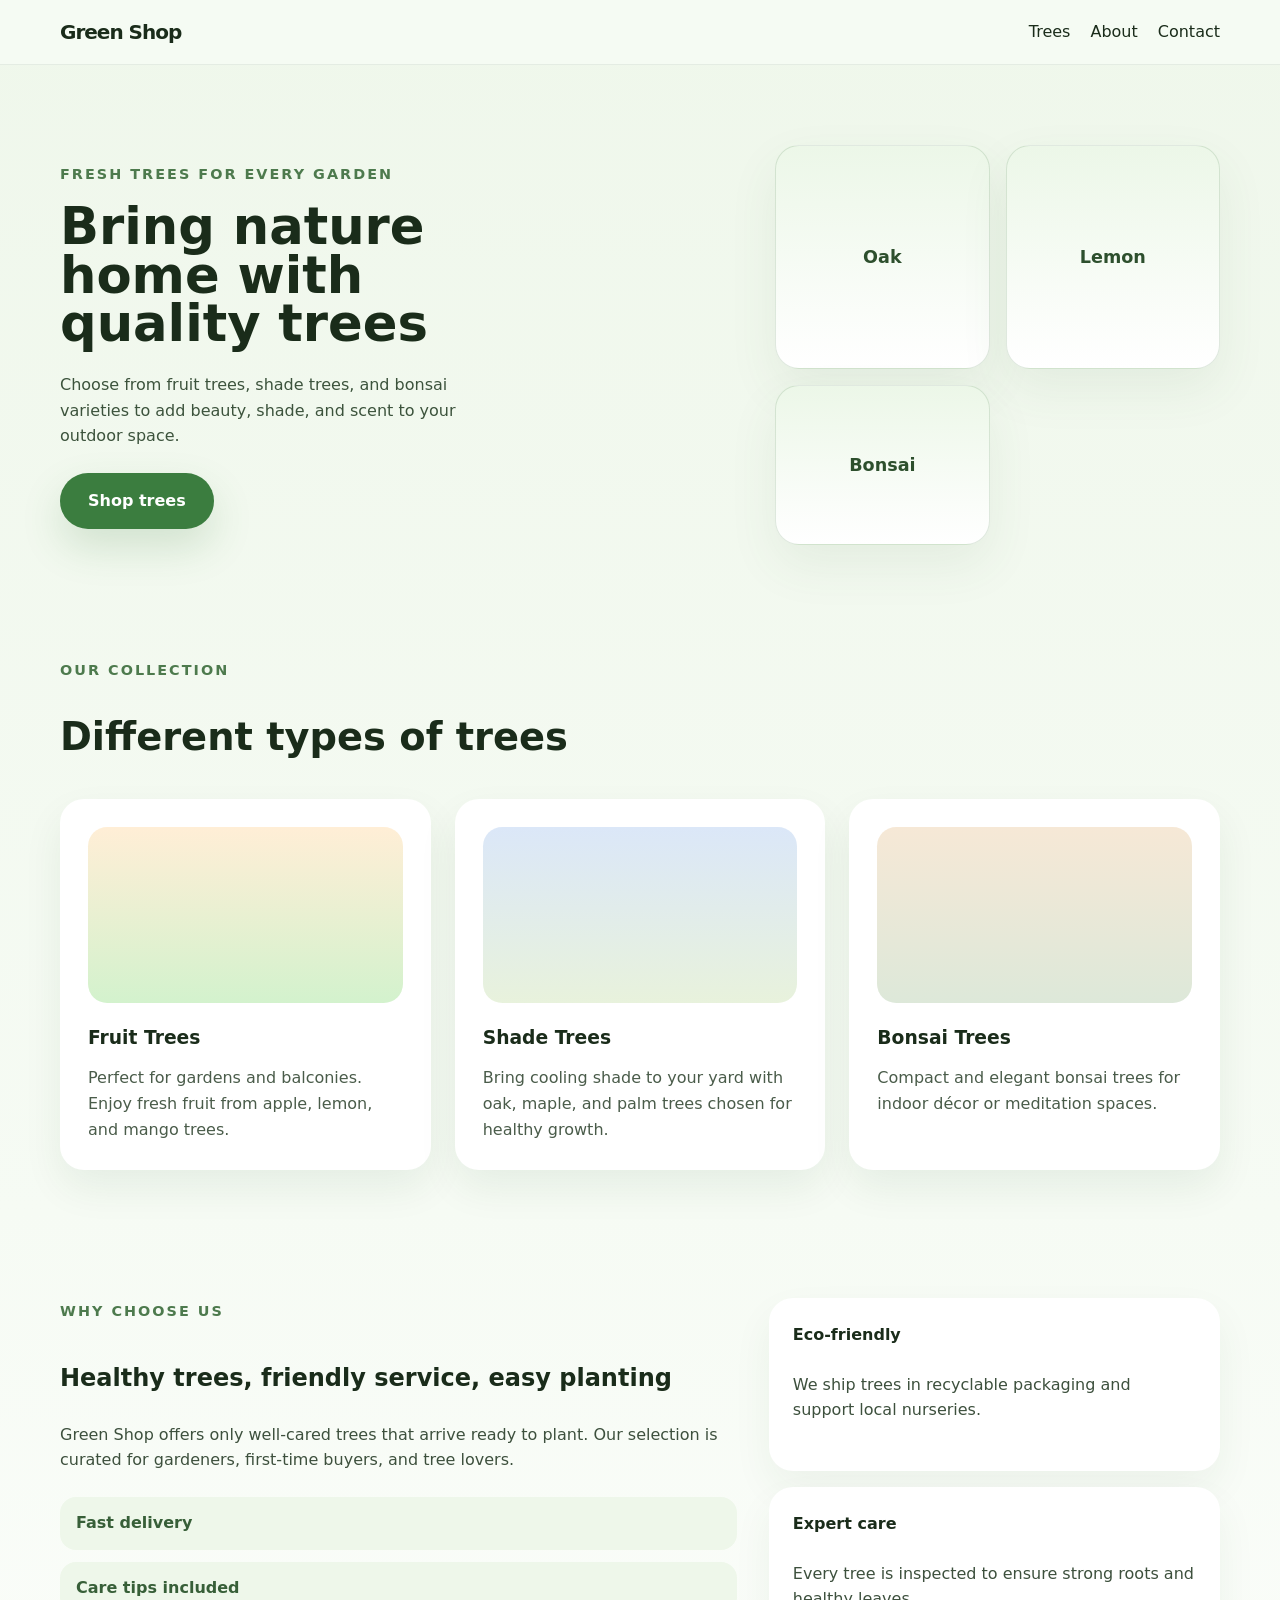
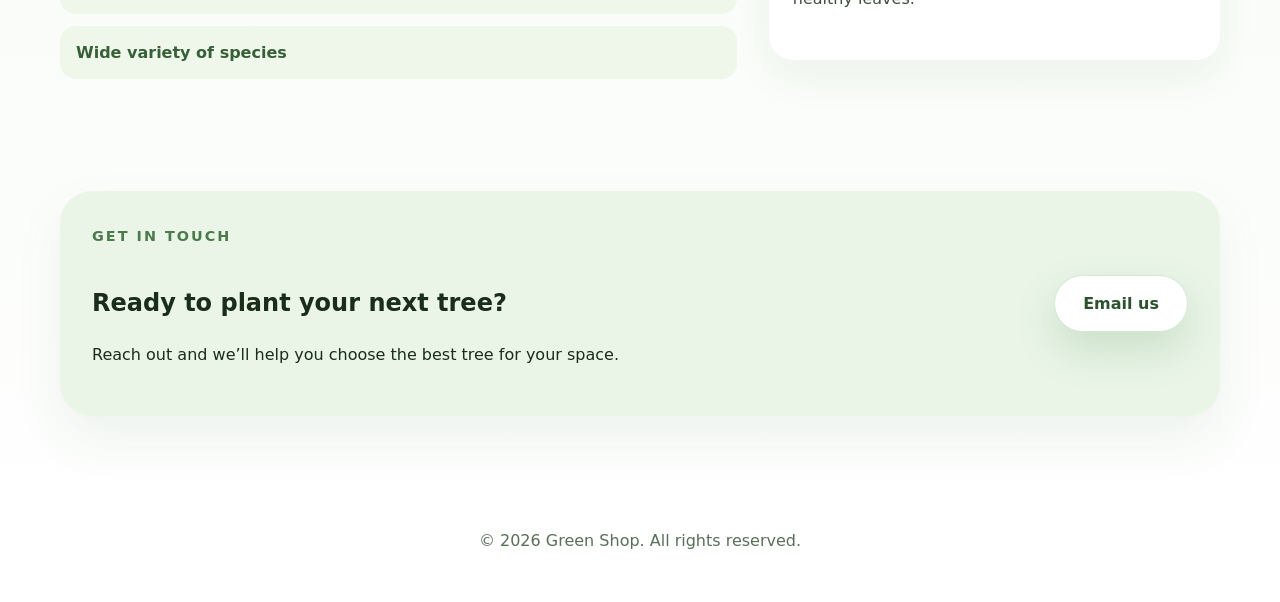
==== index.html @ 19aff900 "simple design with html nd css" ====
<!doctype html>
<html lang="en">
  <head>
    <meta charset="UTF-8" />
    <meta name="viewport" content="width=device-width, initial-scale=1.0" />
    <title>Green Shop | Tree Store</title>
    <link rel="stylesheet" href="style.css" />
  </head>
  <body>
    <header class="site-header">
      <div class="container header-inner">
        <a href="#home" class="logo">Green Shop</a>
        <nav class="nav">
          <a href="#trees">Trees</a>
          <a href="#about">About</a>
          <a href="#contact">Contact</a>
        </nav>
      </div>
    </header>

    <main>
      <section id="home" class="hero">
        <div class="container hero-content">
          <div>
            <span class="eyebrow">Fresh trees for every garden</span>
            <h1>Bring nature home with quality trees</h1>
            <p>
              Choose from fruit trees, shade trees, and bonsai varieties to add
              beauty, shade, and scent to your outdoor space.
            </p>
            <a href="#trees" class="button">Shop trees</a>
          </div>
          <div class="hero-image">
            <div class="tree-card">
              <span>Oak</span>
            </div>
            <div class="tree-card small-card">
              <span>Lemon</span>
            </div>
            <div class="tree-card small-card right-card">
              <span>Bonsai</span>
            </div>
          </div>
        </div>
      </section>

      <section id="trees" class="products section">
        <div class="container">
          <div class="section-header">
            <span class="eyebrow">Our collection</span>
            <h2>Different types of trees</h2>
          </div>
          <div class="grid">
            <article class="product-card">
              <div class="product-image fruit"></div>
              <h3>Fruit Trees</h3>
              <p>
                Perfect for gardens and balconies. Enjoy fresh fruit from apple,
                lemon, and mango trees.
              </p>
            </article>
            <article class="product-card">
              <div class="product-image shade"></div>
              <h3>Shade Trees</h3>
              <p>
                Bring cooling shade to your yard with oak, maple, and palm trees
                chosen for healthy growth.
              </p>
            </article>
            <article class="product-card">
              <div class="product-image bonsai"></div>
              <h3>Bonsai Trees</h3>
              <p>
                Compact and elegant bonsai trees for indoor décor or meditation
                spaces.
              </p>
            </article>
          </div>
        </div>
      </section>

      <section id="about" class="about section">
        <div class="container about-grid">
          <div>
            <span class="eyebrow">Why choose us</span>
            <h2>Healthy trees, friendly service, easy planting</h2>
            <p>
              Green Shop offers only well-cared trees that arrive ready to
              plant. Our selection is curated for gardeners, first-time buyers,
              and tree lovers.
            </p>
            <ul>
              <li>Fast delivery</li>
              <li>Care tips included</li>
              <li>Wide variety of species</li>
            </ul>
          </div>
          <div class="about-image">
            <div class="feature-block">
              <h4>Eco-friendly</h4>
              <p>
                We ship trees in recyclable packaging and support local
                nurseries.
              </p>
            </div>
            <div class="feature-block">
              <h4>Expert care</h4>
              <p>
                Every tree is inspected to ensure strong roots and healthy
                leaves.
              </p>
            </div>
          </div>
        </div>
      </section>

      <section id="contact" class="contact section">
        <div class="container contact-card">
          <div>
            <span class="eyebrow">Get in touch</span>
            <h2>Ready to plant your next tree?</h2>
            <p>
              Reach out and we’ll help you choose the best tree for your space.
            </p>
          </div>
          <a
            href="mailto:hello@greenshop.example"
            class="button button-secondary"
            >Email us</a
          >
        </div>
      </section>
    </main>

    <footer class="site-footer">
      <div class="container footer-inner">
        <p>© 2026 Green Shop. All rights reserved.</p>
      </div>
    </footer>
  </body>
</html>
---- style.css ----
:root {
  color-scheme: light;
  font-family:
    Inter,
    system-ui,
    -apple-system,
    BlinkMacSystemFont,
    "Segoe UI",
    sans-serif;
  background-color: #f6fbf4;
  color: #1a2c1a;
  font-size: 16px;
  line-height: 1.6;
}

* {
  box-sizing: border-box;
}

html,
body {
  margin: 0;
  min-height: 100%;
}

body {
  background: linear-gradient(180deg, #eff7eb 0%, #f6fbf4 55%, #ffffff 100%);
}

img {
  max-width: 100%;
}

a {
  color: inherit;
  text-decoration: none;
}

.container {
  width: min(1160px, calc(100% - 2rem));
  margin: 0 auto;
}

.site-header {
  position: sticky;
  top: 0;
  z-index: 10;
  backdrop-filter: blur(16px);
  background: rgba(246, 251, 244, 0.92);
  border-bottom: 1px solid rgba(40, 71, 40, 0.08);
}

.header-inner {
  display: flex;
  align-items: center;
  justify-content: space-between;
  gap: 1rem;
  padding: 1rem 0;
}

.logo {
  font-weight: 800;
  letter-spacing: -0.05em;
  font-size: 1.25rem;
}

.nav {
  display: flex;
  gap: 1.25rem;
  font-weight: 500;
}

.nav a:hover {
  color: #3d7d3d;
}

.hero {
  padding: 5rem 0 3rem;
}

.hero-content {
  display: grid;
  grid-template-columns: 1.5fr 1fr;
  gap: 3rem;
  align-items: center;
}

.eyebrow {
  display: inline-block;
  margin-bottom: 1rem;
  font-size: 0.9rem;
  font-weight: 700;
  color: #4d7a4d;
  text-transform: uppercase;
  letter-spacing: 0.14em;
}

.hero h1 {
  margin: 0;
  font-size: clamp(2.5rem, 4vw, 4rem);
  max-width: 14ch;
  line-height: 0.95;
}

.hero p {
  max-width: 45ch;
  margin: 1.5rem 0;
  color: #3c533c;
}

.button {
  display: inline-flex;
  align-items: center;
  justify-content: center;
  padding: 0.95rem 1.75rem;
  border-radius: 999px;
  font-weight: 700;
  background: #3b7d3f;
  color: white;
  box-shadow: 0 18px 40px rgba(59, 125, 63, 0.18);
}

.button:hover {
  transform: translateY(-1px);
}

.button-secondary {
  background: #ffffff;
  color: #2c5230;
  border: 1px solid #d6e8d5;
}

.hero-image {
  display: grid;
  grid-template-columns: 1fr 1fr;
  gap: 1rem;
}

.tree-card {
  background: linear-gradient(180deg, #ecf7e8 0%, #ffffff 100%);
  border: 1px solid rgba(86, 133, 85, 0.18);
  border-radius: 1.5rem;
  min-height: 14rem;
  display: flex;
  align-items: center;
  justify-content: center;
  font-size: 1.1rem;
  font-weight: 700;
  color: #2d4f2d;
  position: relative;
  box-shadow: 0 20px 50px rgba(63, 98, 63, 0.08);
}

.small-card {
  min-height: 10rem;
}

.right-card {
  align-self: end;
}

.section {
  padding: 4rem 0;
}

.section-header h2 {
  margin: 0.5rem 0 0;
  font-size: clamp(2rem, 3vw, 2.75rem);
}

.grid {
  display: grid;
  grid-template-columns: repeat(3, minmax(0, 1fr));
  gap: 1.5rem;
  margin-top: 2rem;
}

.product-card {
  background: white;
  border-radius: 1.5rem;
  padding: 1.75rem;
  box-shadow: 0 18px 40px rgba(20, 76, 27, 0.07);
}

.product-image {
  height: 11rem;
  border-radius: 1.2rem;
  margin-bottom: 1.25rem;
  background-size: cover;
  background-position: center;
}

.product-image.fruit {
  background: linear-gradient(180deg, #ffeed6 0%, #d3f2cd 100%);
}

.product-image.shade {
  background: linear-gradient(180deg, #dbe7f8 0%, #e8f2dc 100%);
}

.product-image.bonsai {
  background: linear-gradient(180deg, #f6e8d6 0%, #dde8d9 100%);
}

.product-card h3 {
  margin: 0 0 0.75rem;
}

.product-card p {
  margin: 0;
  color: #4a5c4a;
}

.about-grid {
  display: grid;
  grid-template-columns: 1.2fr 0.8fr;
  gap: 2rem;
  align-items: start;
}

.about p {
  margin: 1.5rem 0;
  color: #3d503d;
}

.about ul {
  list-style: none;
  padding: 0;
  margin: 0;
  display: grid;
  gap: 0.75rem;
}

.about li {
  background: #eef7ea;
  padding: 0.85rem 1rem;
  border-radius: 1rem;
  color: #375f38;
  font-weight: 600;
}

.about-image {
  display: grid;
  gap: 1rem;
}

.feature-block {
  padding: 1.5rem;
  border-radius: 1.5rem;
  background: #ffffff;
  box-shadow: 0 18px 40px rgba(29, 81, 31, 0.06);
}

.feature-block h4 {
  margin: 0 0 0.75rem;
}

.section.contact {
  padding: 3rem 0 4rem;
}

.contact-card {
  display: flex;
  flex-wrap: wrap;
  align-items: center;
  justify-content: space-between;
  gap: 1.5rem;
  padding: 2rem;
  border-radius: 2rem;
  background: #eaf5e8;
  box-shadow: 0 22px 50px rgba(54, 99, 58, 0.08);
}

.site-footer {
  padding: 2rem 0;
}

.footer-inner {
  display: flex;
  align-items: center;
  justify-content: center;
  color: #5a6f5a;
}

@media (max-width: 900px) {
  .hero-content,
  .about-grid {
    grid-template-columns: 1fr;
  }

  .grid {
    grid-template-columns: 1fr;
  }
}

@media (max-width: 600px) {
  .header-inner {
    flex-direction: column;
    align-items: flex-start;
  }

  .nav {
    flex-wrap: wrap;
  }

  .hero {
    padding-top: 3rem;
  }

  .hero-image {
    grid-template-columns: 1fr;
  }
}
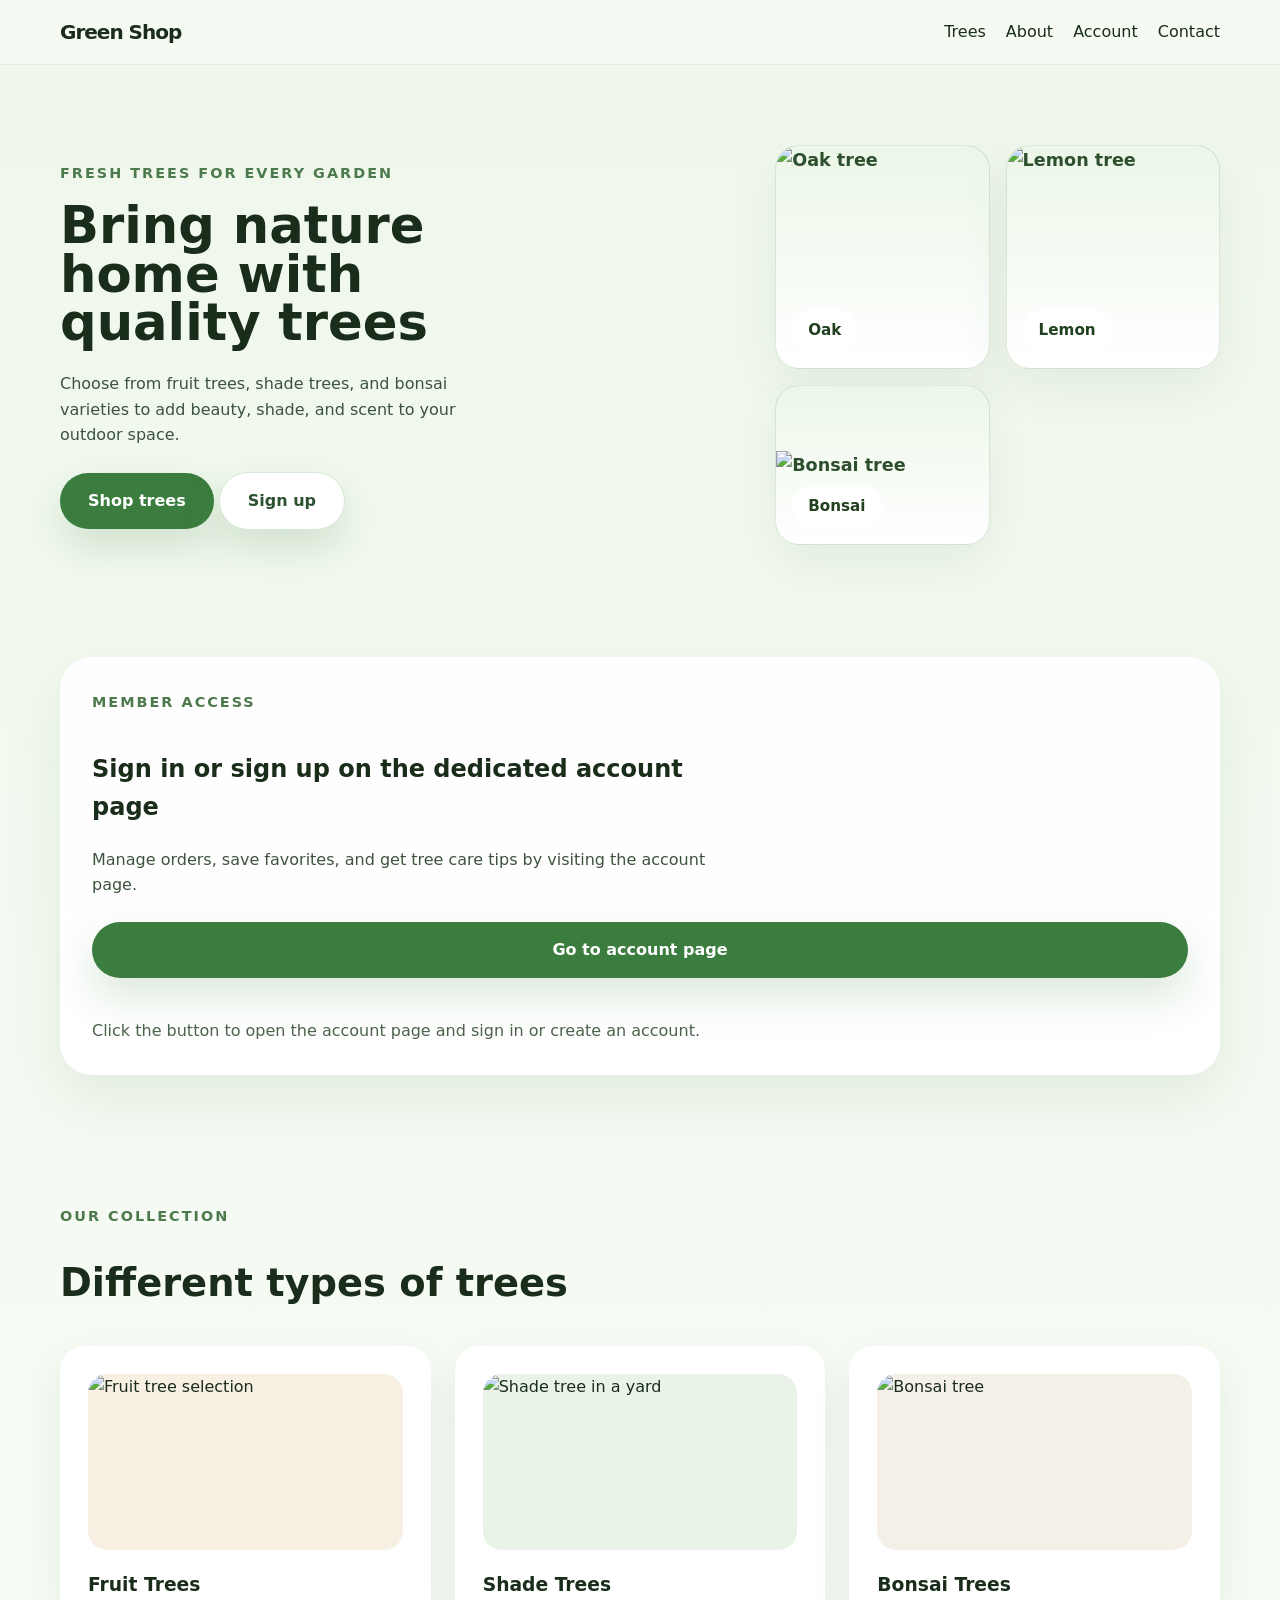
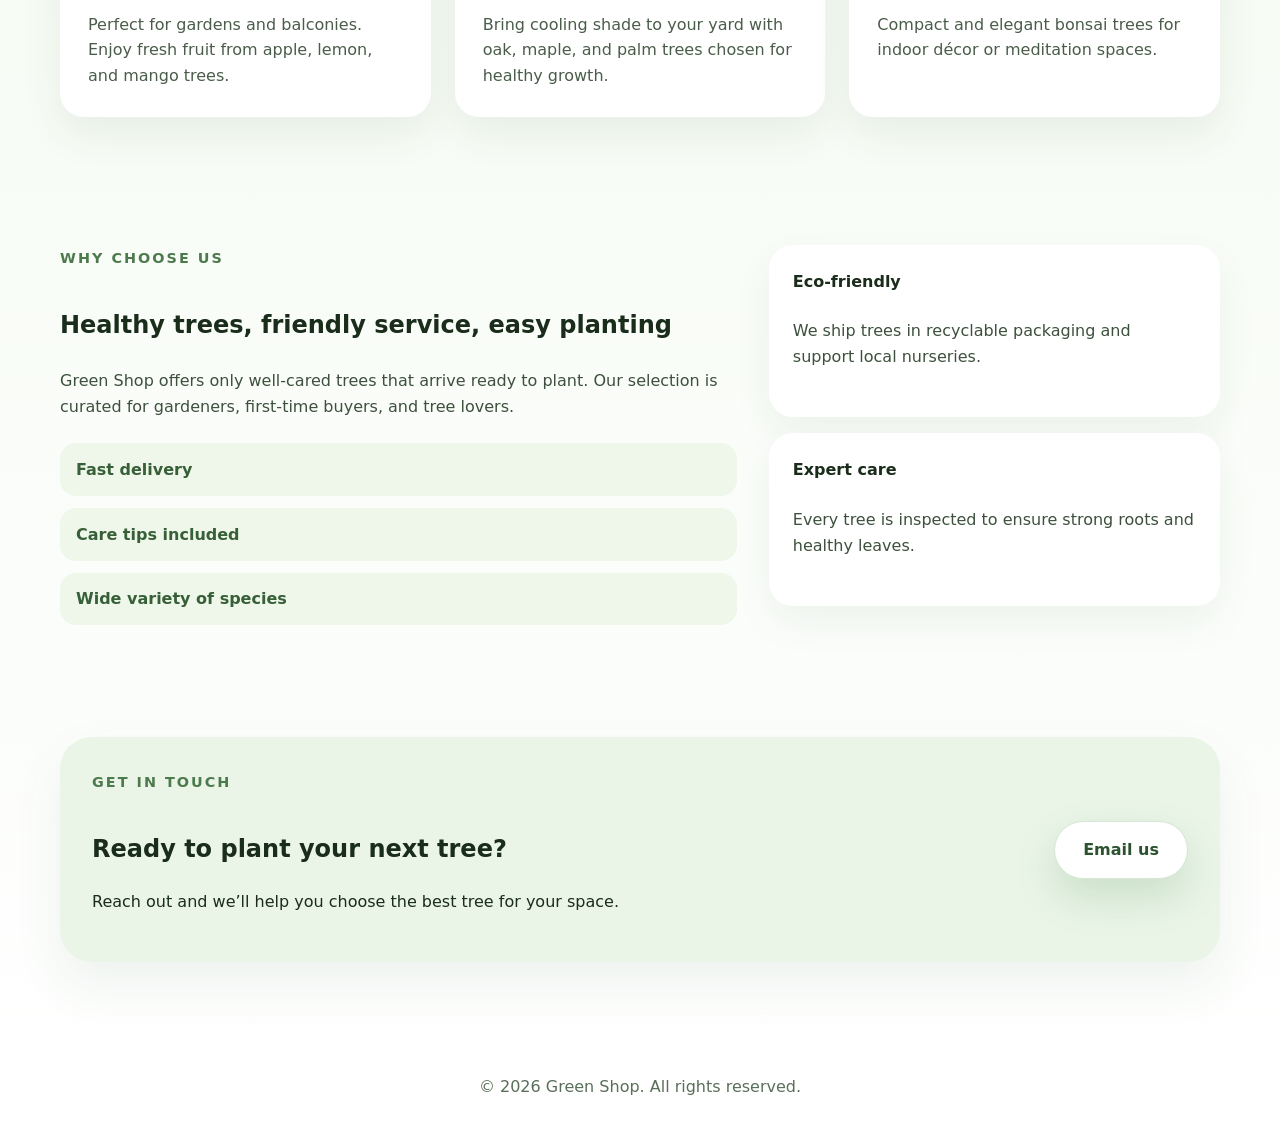
==== commit 08d45623: "added js" ====
--- a/index.html
+++ b/index.html
@@ -11,8 +11,9 @@
       <div class="container header-inner">
         <a href="#home" class="logo">Green Shop</a>
         <nav class="nav">
-          <a href="#trees">Trees</a>
+          <a href="tree.html">Trees</a>
           <a href="#about">About</a>
+          <a href="account.html">Account</a>
           <a href="#contact">Contact</a>
         </nav>
       </div>
@@ -28,18 +29,53 @@
               Choose from fruit trees, shade trees, and bonsai varieties to add
               beauty, shade, and scent to your outdoor space.
             </p>
-            <a href="#trees" class="button">Shop trees</a>
+            <div class="hero-actions">
+              <a href="tree.html" class="button">Shop trees</a>
+              <a href="account.html" class="button button-secondary">Sign up</a>
+            </div>
           </div>
           <div class="hero-image">
             <div class="tree-card">
+              <img
+                src="https://placehold.co/600x400/7ea86e/ffffff?text=Oak+Tree"
+                alt="Oak tree"
+              />
               <span>Oak</span>
             </div>
             <div class="tree-card small-card">
+              <img
+                src="https://placehold.co/600x400/94c87f/ffffff?text=Lemon+Tree"
+                alt="Lemon tree"
+              />
               <span>Lemon</span>
             </div>
             <div class="tree-card small-card right-card">
+              <img
+                src="https://placehold.co/600x400/6e9f76/ffffff?text=Bonsai+Tree"
+                alt="Bonsai tree"
+              />
               <span>Bonsai</span>
             </div>
+          </div>
+        </div>
+      </section>
+
+      <section id="account" class="auth section">
+        <div class="container">
+          <div class="auth-card">
+            <div class="auth-intro">
+              <span class="eyebrow">Member access</span>
+              <h2>Sign in or sign up on the dedicated account page</h2>
+              <p>
+                Manage orders, save favorites, and get tree care tips by
+                visiting the account page.
+              </p>
+            </div>
+            <a href="account.html" class="button">Go to account page</a>
+            <p class="form-note">
+              Click the button to open the account page and sign in or create an
+              account.
+            </p>
           </div>
         </div>
       </section>
@@ -52,7 +88,11 @@
           </div>
           <div class="grid">
             <article class="product-card">
-              <div class="product-image fruit"></div>
+              <img
+                class="product-image fruit"
+                src="https://placehold.co/800x500/8bbf8f/ffffff?text=Fruit+Trees"
+                alt="Fruit tree selection"
+              />
               <h3>Fruit Trees</h3>
               <p>
                 Perfect for gardens and balconies. Enjoy fresh fruit from apple,
@@ -60,7 +100,11 @@
               </p>
             </article>
             <article class="product-card">
-              <div class="product-image shade"></div>
+              <img
+                class="product-image shade"
+                src="https://placehold.co/800x500/95c3a6/ffffff?text=Shade+Trees"
+                alt="Shade tree in a yard"
+              />
               <h3>Shade Trees</h3>
               <p>
                 Bring cooling shade to your yard with oak, maple, and palm trees
@@ -68,7 +112,11 @@
               </p>
             </article>
             <article class="product-card">
-              <div class="product-image bonsai"></div>
+              <img
+                class="product-image bonsai"
+                src="https://placehold.co/800x500/7ab584/ffffff?text=Bonsai+Trees"
+                alt="Bonsai tree"
+              />
               <h3>Bonsai Trees</h3>
               <p>
                 Compact and elegant bonsai trees for indoor décor or meditation
@@ -137,5 +185,6 @@
         <p>© 2026 Green Shop. All rights reserved.</p>
       </div>
     </footer>
+    <script src="script.js"></script>
   </body>
 </html>
--- a/style.css
+++ b/style.css
@@ -148,7 +148,25 @@
   font-weight: 700;
   color: #2d4f2d;
   position: relative;
+  overflow: hidden;
   box-shadow: 0 20px 50px rgba(63, 98, 63, 0.08);
+}
+
+.tree-card img {
+  width: 100%;
+  height: 100%;
+  object-fit: cover;
+}
+
+.tree-card span {
+  position: absolute;
+  left: 1rem;
+  bottom: 1rem;
+  background: rgba(255, 255, 255, 0.9);
+  color: #21401f;
+  padding: 0.6rem 1rem;
+  border-radius: 999px;
+  font-size: 0.95rem;
 }
 
 .small-card {
@@ -166,6 +184,122 @@
 .section-header h2 {
   margin: 0.5rem 0 0;
   font-size: clamp(2rem, 3vw, 2.75rem);
+}
+
+.auth-card {
+  display: grid;
+  gap: 1.5rem;
+  padding: 2rem;
+  border-radius: 2rem;
+  background: rgba(255, 255, 255, 0.92);
+  box-shadow: 0 24px 60px rgba(25, 71, 25, 0.08);
+}
+
+.auth-intro {
+  max-width: 40rem;
+}
+
+.auth-intro p {
+  margin: 1rem 0 0;
+  color: #3e533e;
+}
+
+.auth-switcher {
+  display: grid;
+  grid-template-columns: repeat(2, 1fr);
+  gap: 0.5rem;
+  border-radius: 1.5rem;
+  background: #eef7ea;
+  overflow: hidden;
+}
+
+.auth-switcher input {
+  display: none;
+}
+
+.auth-switcher .tab {
+  padding: 1rem 0;
+  text-align: center;
+  font-weight: 700;
+  color: #5c7e5c;
+  cursor: pointer;
+  background: #eef7ea;
+  transition:
+    background 0.2s ease,
+    color 0.2s ease;
+}
+
+#signin:checked ~ .auth-switcher label[for="signin"],
+#signup:checked ~ .auth-switcher label[for="signup"] {
+  background: #ffffff;
+  color: #2d4f2d;
+}
+
+.auth-forms {
+  background: #f6fbf4;
+  border-radius: 1.5rem;
+  padding: 1.5rem;
+}
+
+.auth-form {
+  display: none;
+  gap: 1rem;
+}
+
+.auth-form.active {
+  display: grid;
+}
+
+#signin:checked ~ .auth-forms .sign-in,
+#signup:checked ~ .auth-forms .sign-up {
+  display: grid;
+}
+
+.form-group {
+  display: grid;
+  gap: 0.5rem;
+}
+
+.form-group label {
+  font-weight: 600;
+  color: #315131;
+}
+
+.form-group input {
+  width: 100%;
+  padding: 0.95rem 1rem;
+  border: 1px solid #c8dcc4;
+  border-radius: 1rem;
+  font: inherit;
+  background: #ffffff;
+}
+
+.form-group input:focus {
+  outline: 2px solid #7cade0;
+  outline-offset: 2px;
+}
+
+.form-note {
+  margin: 1rem 0 0;
+  color: #4b624b;
+}
+
+.form-message {
+  margin: 0.75rem 0 0;
+  font-weight: 600;
+  min-height: 1.25rem;
+}
+
+.form-message.success {
+  color: #276a24;
+}
+
+.form-message.error {
+  color: #9d2d2d;
+}
+
+.auth-card button {
+  width: fit-content;
 }
 
 .grid {
@@ -183,23 +317,25 @@
 }
 
 .product-image {
-  height: 11rem;
+  width: 100%;
+  min-height: 11rem;
   border-radius: 1.2rem;
   margin-bottom: 1.25rem;
-  background-size: cover;
-  background-position: center;
+  display: block;
+  object-fit: cover;
+  background: #e8f0e4;
 }
 
 .product-image.fruit {
-  background: linear-gradient(180deg, #ffeed6 0%, #d3f2cd 100%);
+  background: #f7f0e3;
 }
 
 .product-image.shade {
-  background: linear-gradient(180deg, #dbe7f8 0%, #e8f2dc 100%);
+  background: #e9f3e7;
 }
 
 .product-image.bonsai {
-  background: linear-gradient(180deg, #f6e8d6 0%, #dde8d9 100%);
+  background: #f4efe7;
 }
 
 .product-card h3 {
@@ -288,8 +424,22 @@
     grid-template-columns: 1fr;
   }
 
+  .hero-image {
+    grid-template-columns: 1fr 1fr;
+  }
+
   .grid {
     grid-template-columns: 1fr;
+  }
+}
+
+@media (max-width: 700px) {
+  .hero-image {
+    grid-template-columns: 1fr;
+  }
+
+  .hero {
+    padding: 3rem 0 2rem;
   }
 }
 
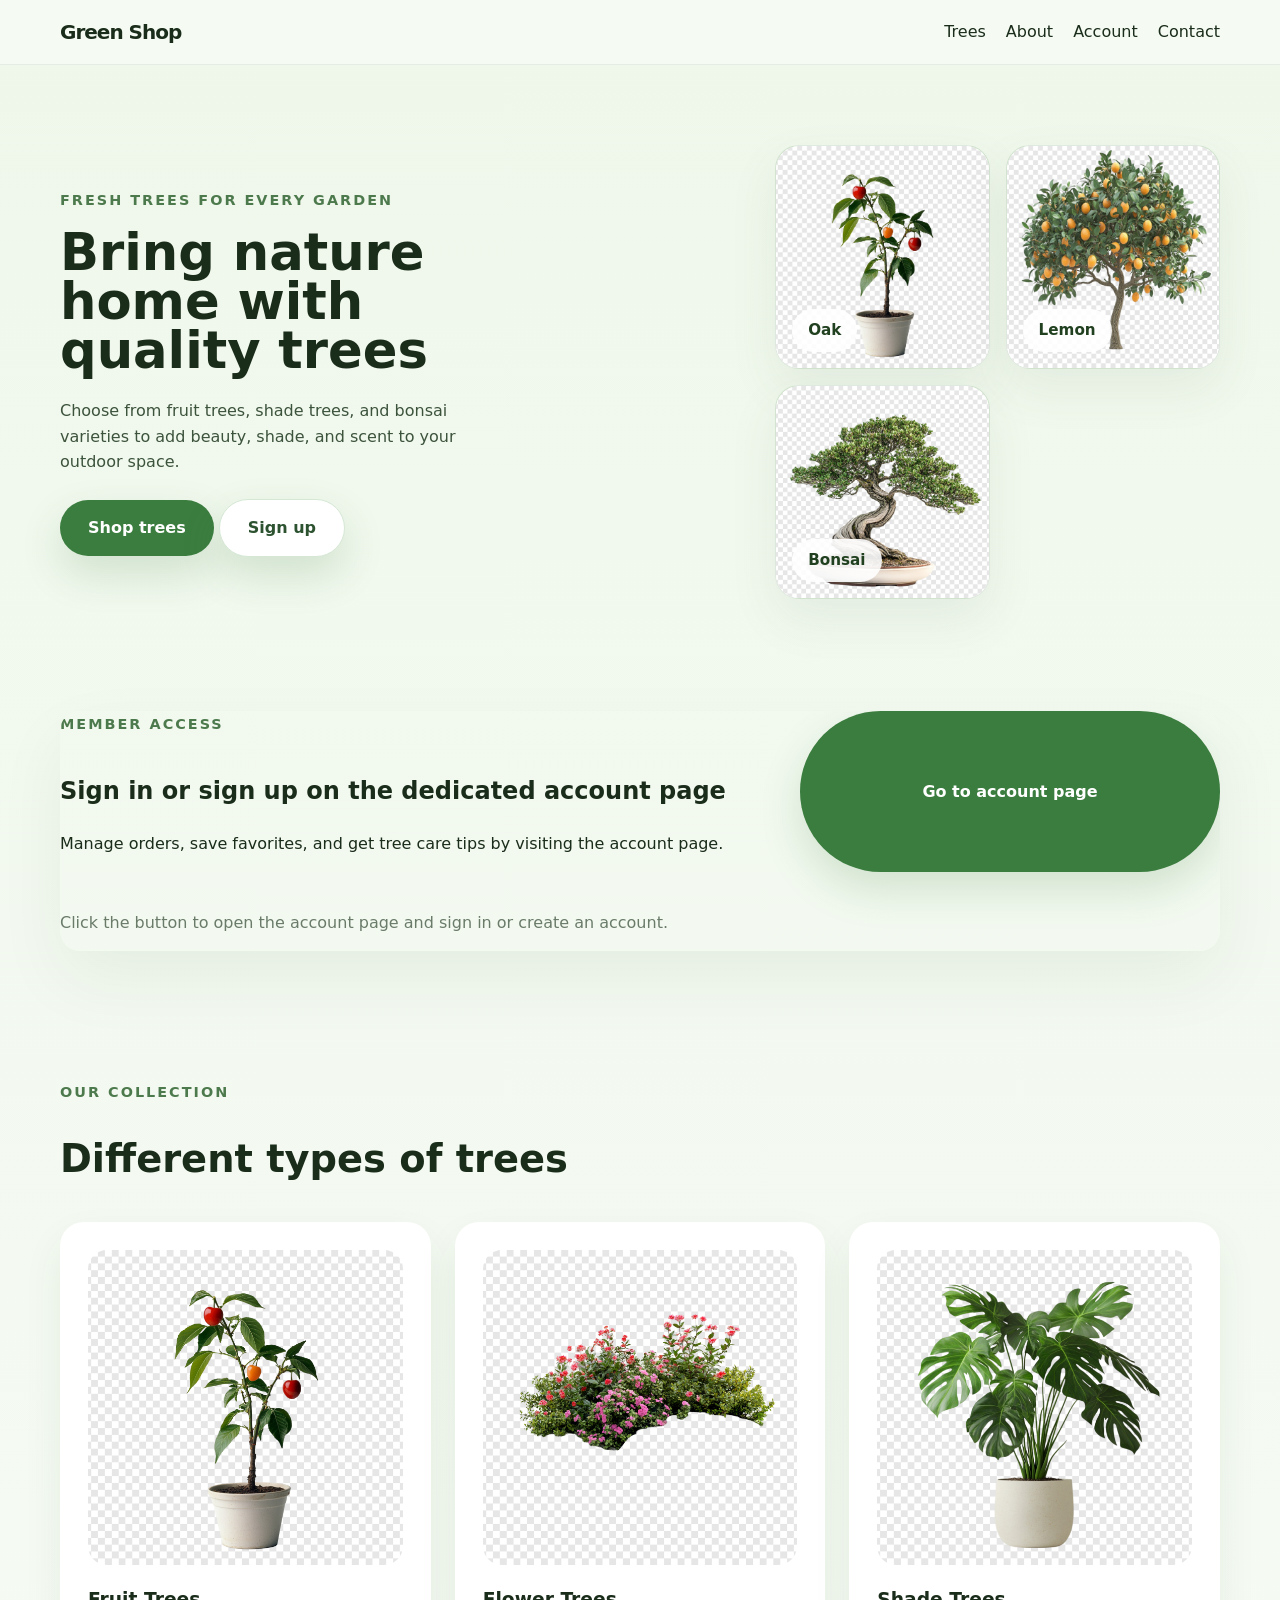
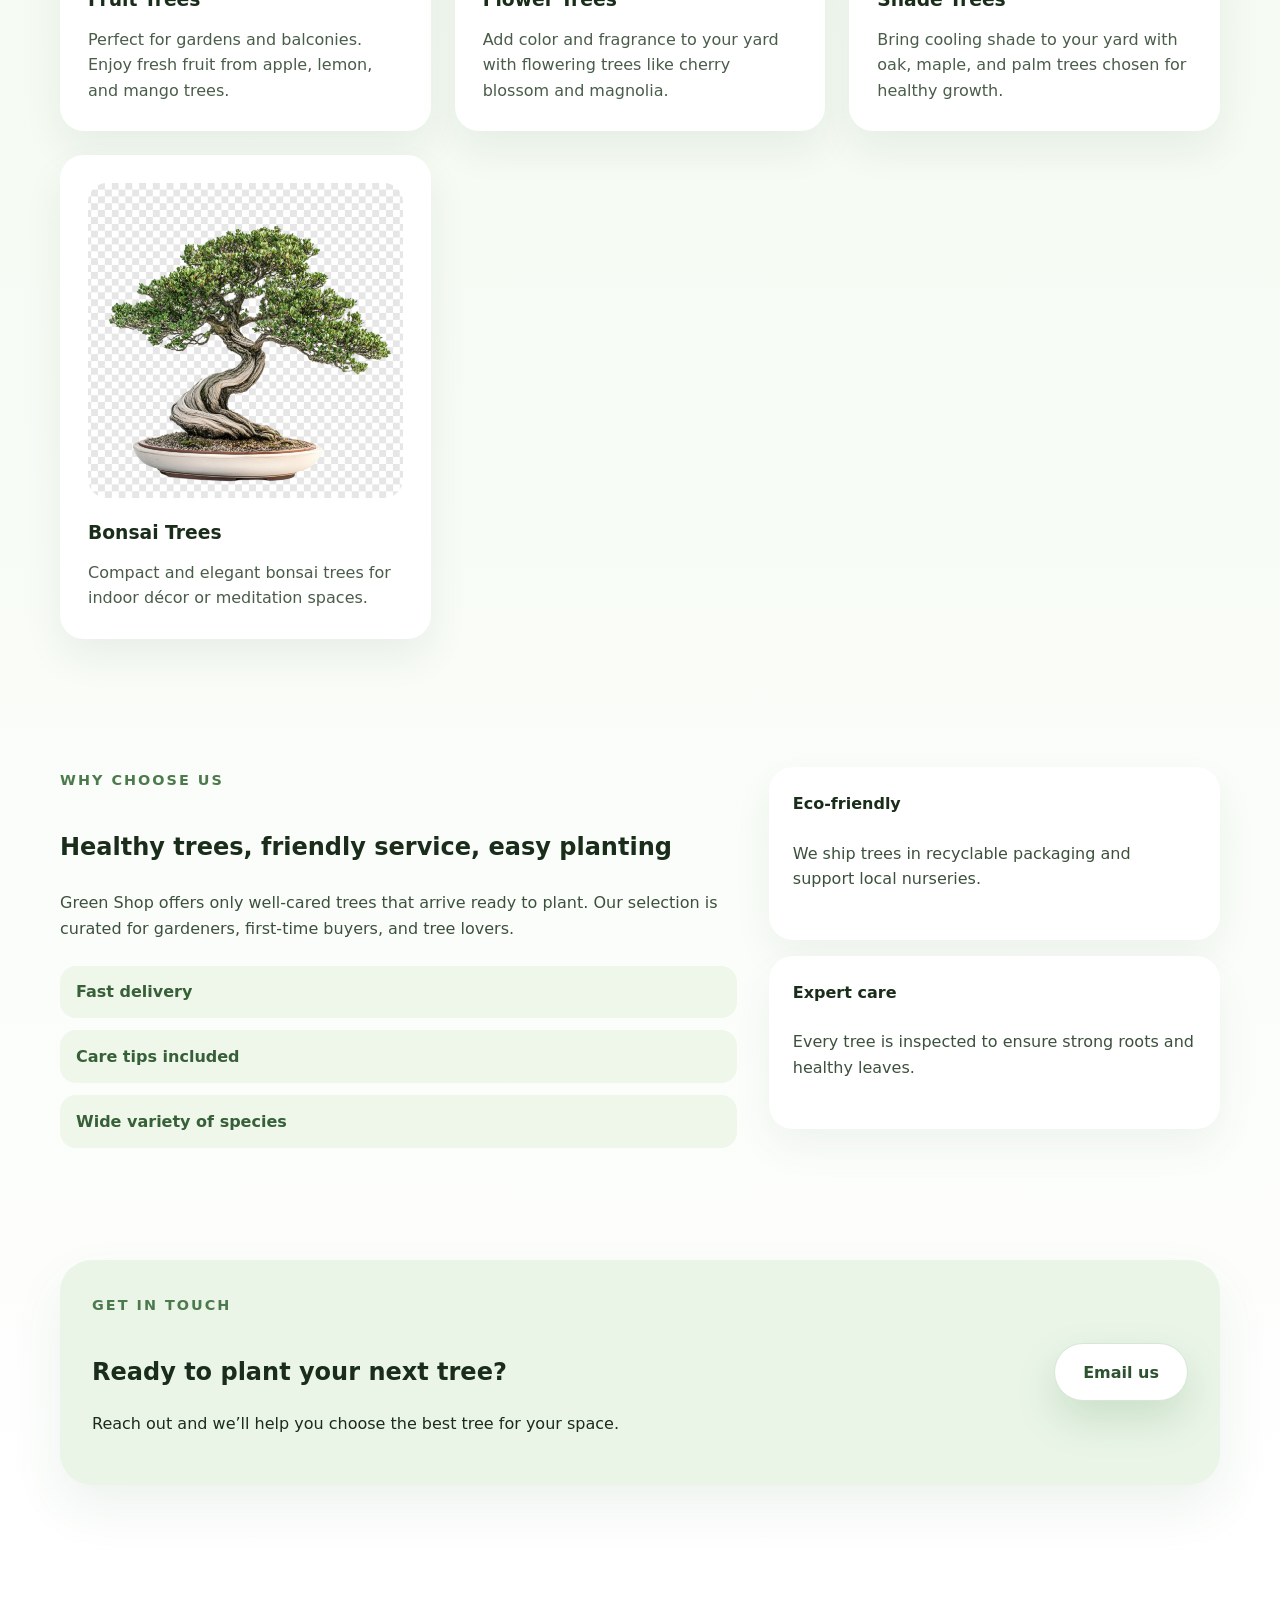
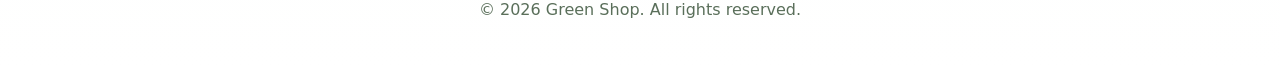
==== commit 8e7785e2: "picture added" ====
--- a/index.html
+++ b/index.html
@@ -36,24 +36,15 @@
           </div>
           <div class="hero-image">
             <div class="tree-card">
-              <img
-                src="https://placehold.co/600x400/7ea86e/ffffff?text=Oak+Tree"
-                alt="Oak tree"
-              />
+              <img src="fruitcherry.jpg" alt="Green leafy plant" />
               <span>Oak</span>
             </div>
             <div class="tree-card small-card">
-              <img
-                src="https://placehold.co/600x400/94c87f/ffffff?text=Lemon+Tree"
-                alt="Lemon tree"
-              />
+              <img src="lemontree.jpg" alt="Potted shade plant" />
               <span>Lemon</span>
             </div>
             <div class="tree-card small-card right-card">
-              <img
-                src="https://placehold.co/600x400/6e9f76/ffffff?text=Bonsai+Tree"
-                alt="Bonsai tree"
-              />
+              <img src="bonshai.jpg" alt="Seedling sprout" />
               <span>Bonsai</span>
             </div>
           </div>
@@ -90,7 +81,7 @@
             <article class="product-card">
               <img
                 class="product-image fruit"
-                src="https://placehold.co/800x500/8bbf8f/ffffff?text=Fruit+Trees"
+                src="fruitcherry.jpg"
                 alt="Fruit tree selection"
               />
               <h3>Fruit Trees</h3>
@@ -101,8 +92,20 @@
             </article>
             <article class="product-card">
               <img
+                class="product-image flower"
+                src="setofflowerpic.jpg"
+                alt="Flower tree selection"
+              />
+              <h3>Flower Trees</h3>
+              <p>
+                Add color and fragrance to your yard with flowering trees like
+                cherry blossom and magnolia.
+              </p>
+            </article>
+            <article class="product-card">
+              <img
                 class="product-image shade"
-                src="https://placehold.co/800x500/95c3a6/ffffff?text=Shade+Trees"
+                src="shade.jpg"
                 alt="Shade tree in a yard"
               />
               <h3>Shade Trees</h3>
@@ -114,7 +117,7 @@
             <article class="product-card">
               <img
                 class="product-image bonsai"
-                src="https://placehold.co/800x500/7ab584/ffffff?text=Bonsai+Trees"
+                src="bonshai.jpg"
                 alt="Bonsai tree"
               />
               <h3>Bonsai Trees</h3>
--- a/style.css
+++ b/style.css
@@ -188,118 +188,158 @@
 
 .auth-card {
   display: grid;
+  grid-template-columns: 1fr 420px;
   gap: 1.5rem;
-  padding: 2rem;
-  border-radius: 2rem;
-  background: rgba(255, 255, 255, 0.92);
-  box-shadow: 0 24px 60px rgba(25, 71, 25, 0.08);
-}
-
-.auth-intro {
-  max-width: 40rem;
-}
-
-.auth-intro p {
-  margin: 1rem 0 0;
-  color: #3e533e;
-}
-
-.auth-switcher {
-  display: grid;
-  grid-template-columns: repeat(2, 1fr);
-  gap: 0.5rem;
-  border-radius: 1.5rem;
-  background: #eef7ea;
+  padding: 0;
+  border-radius: 1.25rem;
   overflow: hidden;
-}
-
-.auth-switcher input {
-  display: none;
-}
-
-.auth-switcher .tab {
-  padding: 1rem 0;
+  background: transparent;
+  box-shadow: 0 28px 70px rgba(15, 50, 15, 0.06);
+}
+
+.auth-card.split .auth-side {
+  padding: 2.25rem;
+  background: white;
+}
+
+.auth-welcome {
+  background: linear-gradient(180deg, #eef7ea 0%, #ffffff 100%);
+  display: flex;
+  align-items: center;
+  justify-content: center;
+}
+
+.welcome-inner {
+  max-width: 36rem;
+}
+
+.welcome-inner h2 {
+  margin: 0.25rem 0 0.75rem;
+  color: #264a25;
+}
+
+.welcome-ill {
+  width: 100%;
+  max-width: 300px;
+  margin-top: 1.25rem;
+  opacity: 0.9;
+}
+
+.auth-form-side {
+  display: flex;
+  align-items: center;
+  justify-content: center;
+  background: #ffffff;
+}
+
+.form-wrapper {
+  width: 100%;
+  max-width: 360px;
+}
+
+.social-row {
+  display: grid;
+  gap: 0.6rem;
+}
+
+.button.social {
+  background: #fff;
+  color: #274022;
+  border: 1px solid #e6efe6;
+  box-shadow: 0 8px 20px rgba(30, 80, 30, 0.04);
+  padding: 0.7rem 0.9rem;
+  border-radius: 0.9rem;
+  font-weight: 700;
+}
+
+.button.social.google {
+}
+.button.social.apple {
+}
+
+.divider {
   text-align: center;
-  font-weight: 700;
-  color: #5c7e5c;
-  cursor: pointer;
-  background: #eef7ea;
-  transition:
-    background 0.2s ease,
-    color 0.2s ease;
-}
-
-#signin:checked ~ .auth-switcher label[for="signin"],
-#signup:checked ~ .auth-switcher label[for="signup"] {
-  background: #ffffff;
-  color: #2d4f2d;
-}
-
-.auth-forms {
-  background: #f6fbf4;
-  border-radius: 1.5rem;
-  padding: 1.5rem;
-}
-
-.auth-form {
-  display: none;
-  gap: 1rem;
-}
-
-.auth-form.active {
-  display: grid;
-}
-
-#signin:checked ~ .auth-forms .sign-in,
-#signup:checked ~ .auth-forms .sign-up {
-  display: grid;
-}
-
-.form-group {
-  display: grid;
-  gap: 0.5rem;
-}
-
-.form-group label {
+  margin: 1rem 0;
+  position: relative;
+}
+
+.divider span {
+  background: white;
+  padding: 0 0.75rem;
+  color: #6a7b6a;
+  font-weight: 700;
+}
+
+.divider:before {
+  content: "";
+  display: block;
+  height: 1px;
+  background: #e7efe7;
+  position: absolute;
+  left: 0;
+  right: 0;
+  top: 50%;
+}
+
+.auth-form h3 {
+  margin: 0 0 0.5rem;
+}
+
+.field {
+  display: grid;
+  gap: 0.35rem;
+  margin-bottom: 0.6rem;
+}
+
+.field .label {
+  font-weight: 700;
+  color: #365b36;
+  font-size: 0.9rem;
+}
+
+.field input {
+  padding: 0.85rem 0.9rem;
+  border-radius: 0.9rem;
+  border: 1px solid #dbead8;
+  font: inherit;
+}
+
+.field input:focus {
+  outline: 2px solid rgba(59, 125, 63, 0.16);
+  outline-offset: 2px;
+}
+
+.form-actions {
+  display: flex;
+  align-items: center;
+  justify-content: space-between;
+  margin-bottom: 0.75rem;
+}
+
+.remember {
   font-weight: 600;
-  color: #315131;
-}
-
-.form-group input {
+  color: #4a5f4a;
+}
+
+.forgot {
+  color: #2e6b2e;
+  font-weight: 700;
+}
+
+.button.primary {
   width: 100%;
-  padding: 0.95rem 1rem;
-  border: 1px solid #c8dcc4;
-  border-radius: 1rem;
-  font: inherit;
-  background: #ffffff;
-}
-
-.form-group input:focus {
-  outline: 2px solid #7cade0;
-  outline-offset: 2px;
+  padding: 0.9rem 1rem;
+  border-radius: 0.9rem;
+  background: #2f7d33;
+  color: #fff;
+  font-weight: 800;
+  box-shadow: 0 18px 40px rgba(47, 125, 51, 0.12);
+  margin-top: 0.25rem;
 }
 
 .form-note {
-  margin: 1rem 0 0;
-  color: #4b624b;
-}
-
-.form-message {
-  margin: 0.75rem 0 0;
-  font-weight: 600;
-  min-height: 1.25rem;
-}
-
-.form-message.success {
-  color: #276a24;
-}
-
-.form-message.error {
-  color: #9d2d2d;
-}
-
-.auth-card button {
-  width: fit-content;
+  margin-top: 0.85rem;
+  color: #6a7b6a;
 }
 
 .grid {
@@ -461,3 +501,67 @@
     grid-template-columns: 1fr;
   }
 }
+
+/* Auth-specific responsive tweaks */
+@media (max-width: 900px) {
+  .auth-card {
+    grid-template-columns: 1fr;
+    border-radius: 1rem;
+  }
+
+  .auth-card.split .auth-side {
+    padding: 1.25rem;
+  }
+
+  .welcome-inner {
+    max-width: 30rem;
+  }
+
+  .form-wrapper {
+    max-width: 100%;
+    width: 100%;
+  }
+
+  .social-row {
+    grid-template-columns: 1fr 1fr;
+  }
+
+  .welcome-ill {
+    max-width: 220px;
+    margin: 1rem auto 0;
+    display: block;
+  }
+}
+
+@media (max-width: 520px) {
+  .auth-card {
+    grid-template-columns: 1fr;
+    box-shadow: none;
+  }
+
+  .auth-welcome {
+    display: none;
+  }
+
+  .auth-form-side {
+    padding: 1rem;
+  }
+
+  .social-row {
+    grid-template-columns: 1fr;
+    gap: 0.5rem;
+  }
+
+  .button.social {
+    padding: 0.65rem;
+    font-size: 0.95rem;
+  }
+
+  .field input {
+    font-size: 0.95rem;
+  }
+
+  .divider span {
+    padding: 0 0.5rem;
+  }
+}
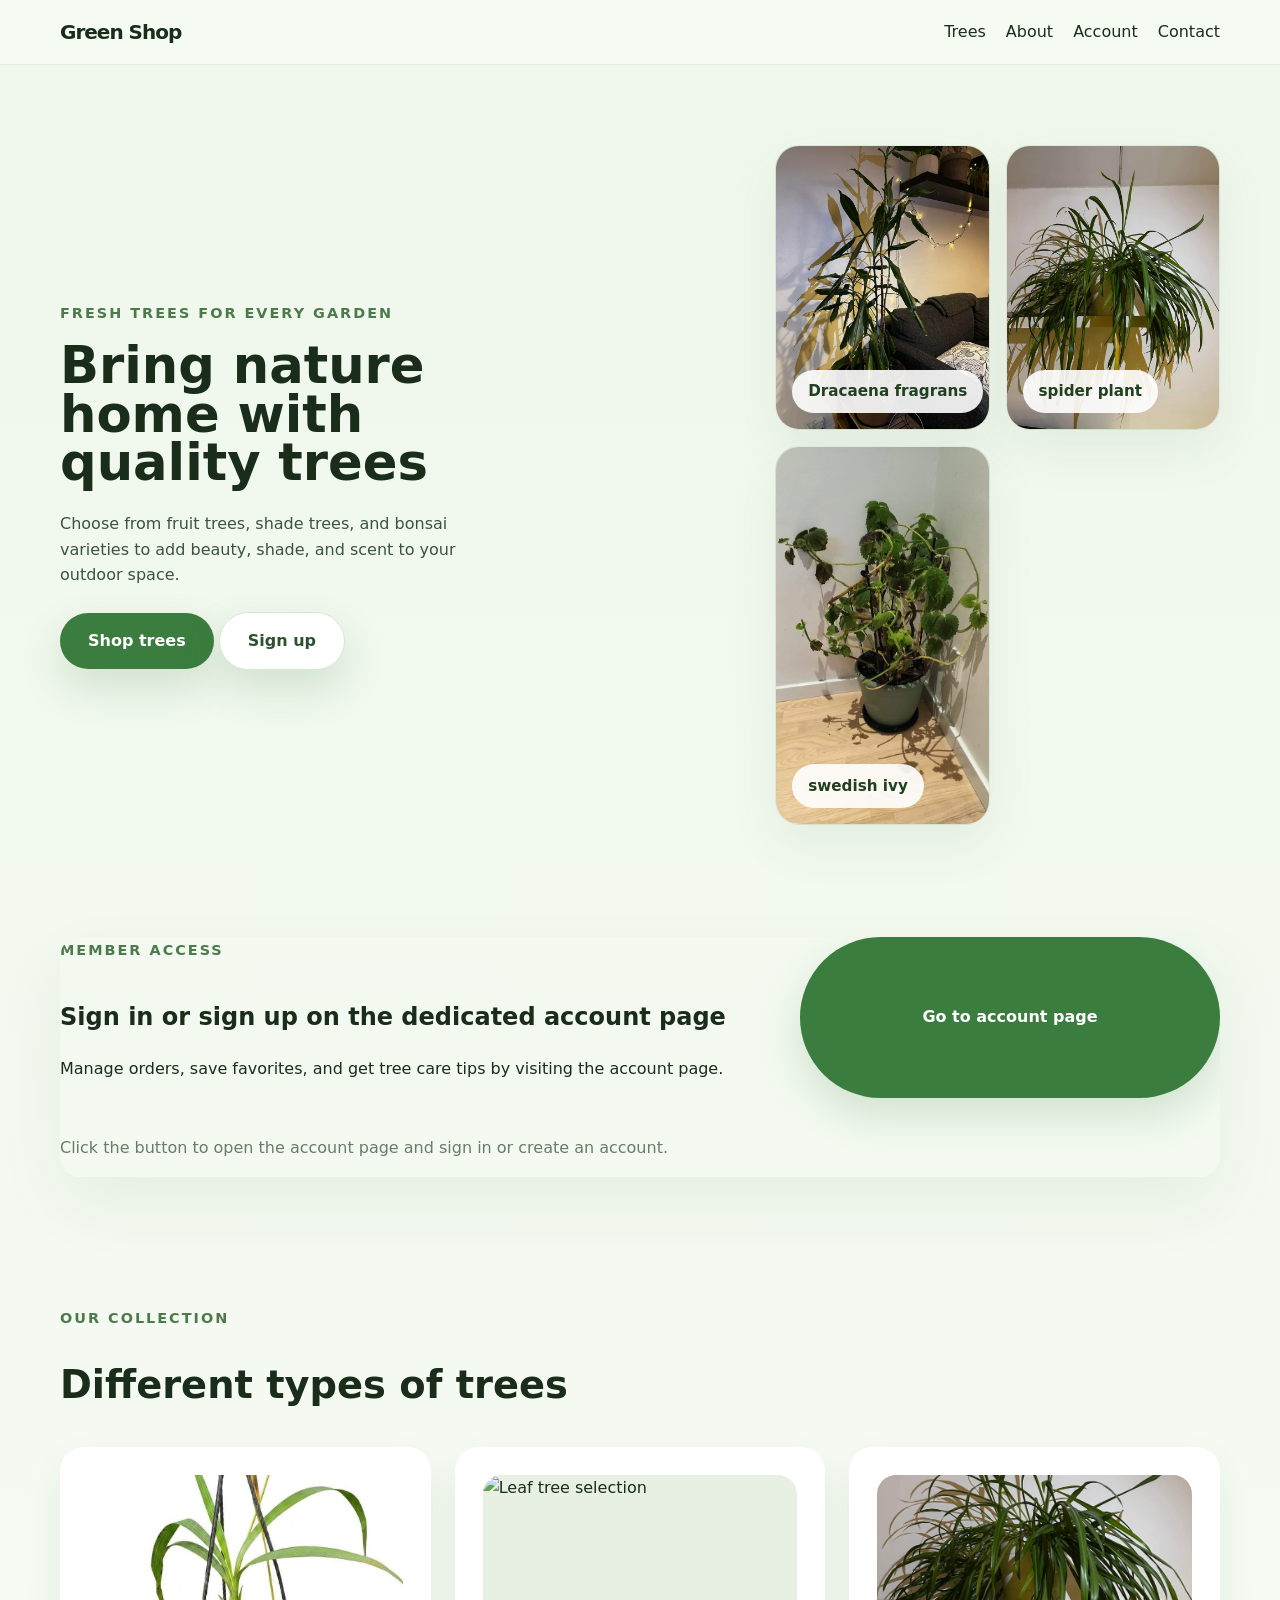
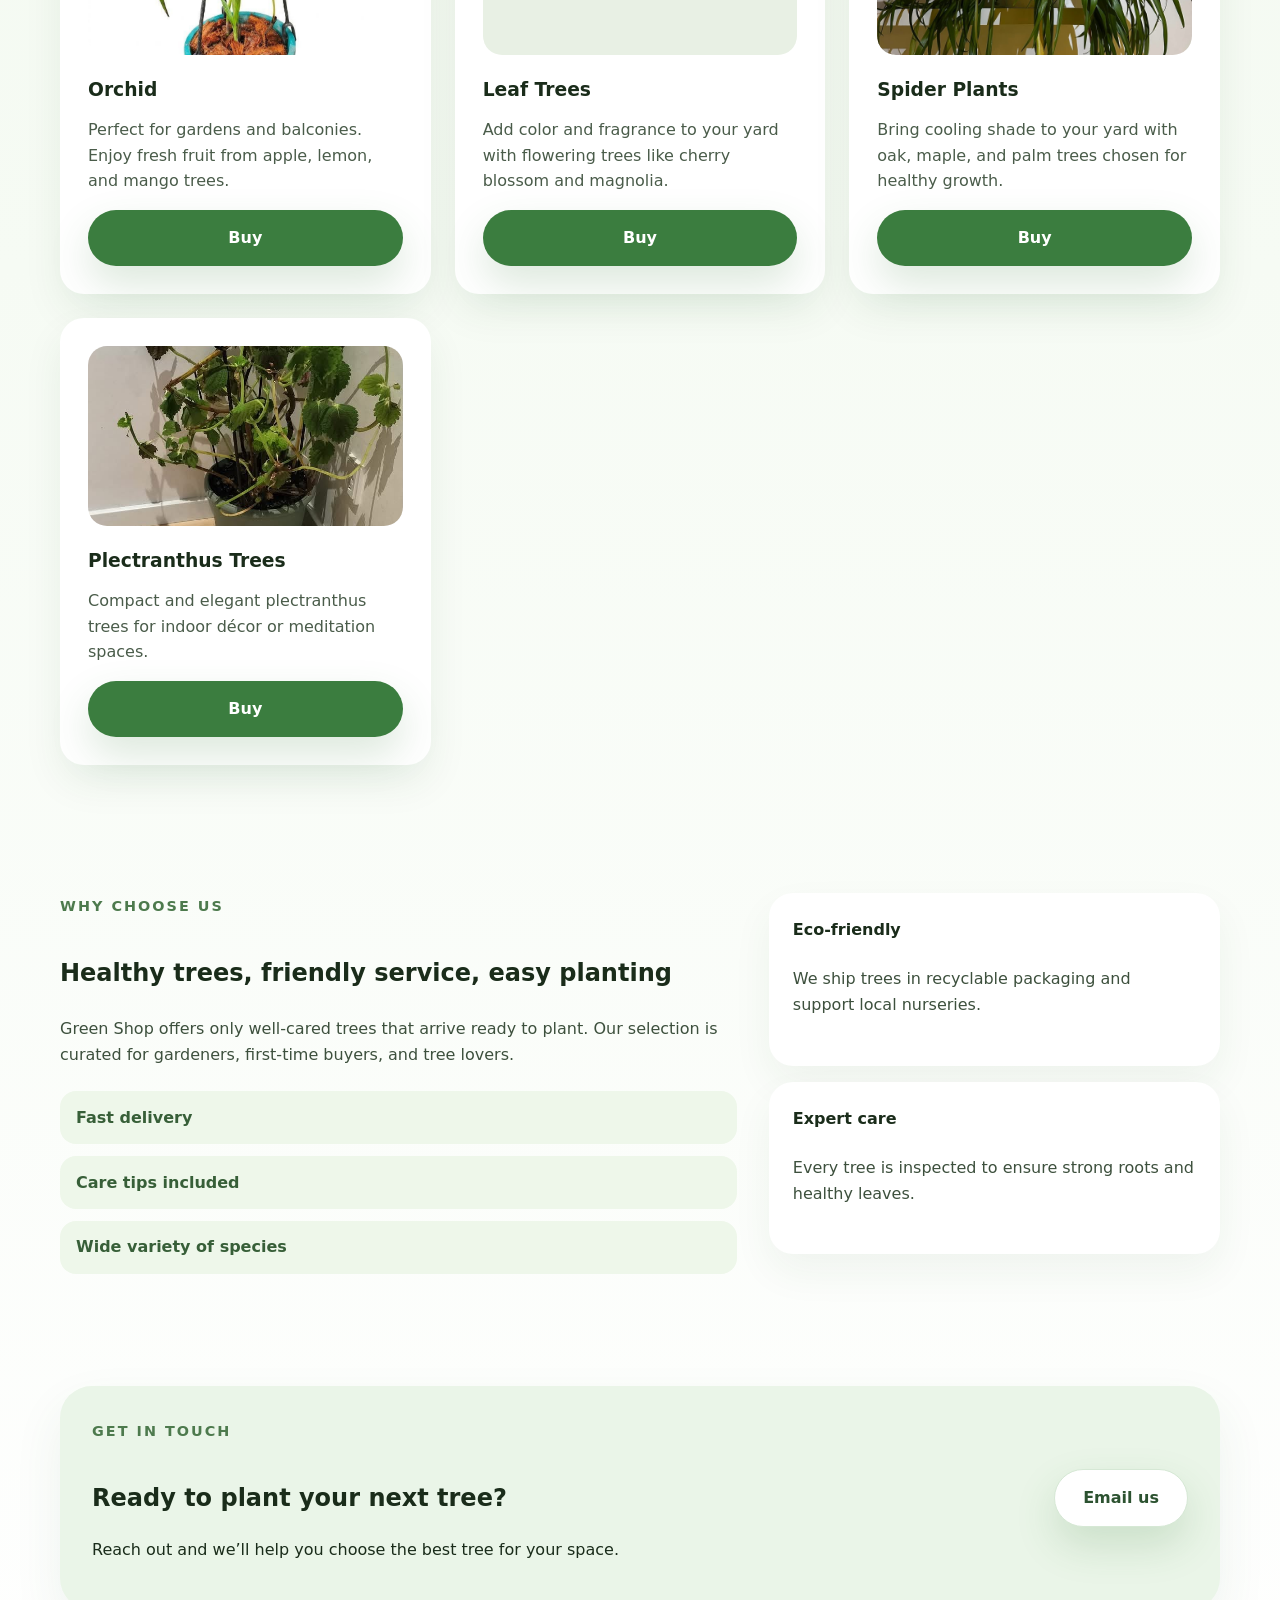
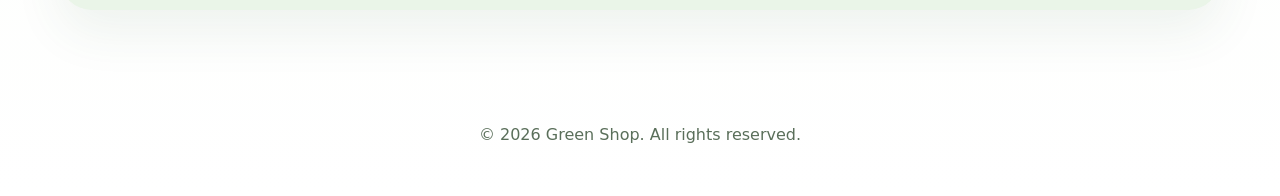
==== commit 9640601a: "tree section updated" ====
--- a/index.html
+++ b/index.html
@@ -36,16 +36,16 @@
           </div>
           <div class="hero-image">
             <div class="tree-card">
-              <img src="fruitcherry.jpg" alt="Green leafy plant" />
-              <span>Oak</span>
+              <img src="WhatsApp Image 2026-06-21 at 19.19.40 (1).jpeg" alt="Green leafy plant" />
+              <span>Dracaena fragrans</span>
             </div>
             <div class="tree-card small-card">
-              <img src="lemontree.jpg" alt="Potted shade plant" />
-              <span>Lemon</span>
+              <img src="WhatsApp Image 2026-06-21 at 19.19.40.jpeg" alt="Potted shade plant" />
+              <span>spider plant</span>
             </div>
             <div class="tree-card small-card right-card">
-              <img src="bonshai.jpg" alt="Seedling sprout" />
-              <span>Bonsai</span>
+              <img src="WhatsApp Image 2026-06-21 at 19.19.41.jpeg" alt="Seedling sprout" />
+              <span>swedish ivy</span>
             </div>
           </div>
         </div>
@@ -81,10 +81,10 @@
             <article class="product-card">
               <img
                 class="product-image fruit"
-                src="fruitcherry.jpg"
-                alt="Fruit tree selection"
+                src="WhatsApp Image 2026-06-21 at 19.19.41 (13).jpeg"
+                alt="Orchid selection"
               />
-              <h3>Fruit Trees</h3>
+              <h3>Orchid</h3>
               <p>
                 Perfect for gardens and balconies. Enjoy fresh fruit from apple,
                 lemon, and mango trees.
@@ -93,10 +93,10 @@
             <article class="product-card">
               <img
                 class="product-image flower"
-                src="setofflowerpic.jpg"
-                alt="Flower tree selection"
+                src="whatsapp image 2026-06-21 at 19.19.41 (7).jpeg"
+                alt="Leaf tree selection"
               />
-              <h3>Flower Trees</h3>
+              <h3>Leaf Trees</h3>
               <p>
                 Add color and fragrance to your yard with flowering trees like
                 cherry blossom and magnolia.
@@ -105,10 +105,10 @@
             <article class="product-card">
               <img
                 class="product-image shade"
-                src="shade.jpg"
-                alt="Shade tree in a yard"
+                src="WhatsApp Image 2026-06-21 at 19.19.40.jpeg"
+                alt="Spider plant in a yard"
               />
-              <h3>Shade Trees</h3>
+              <h3>Spider Plants</h3>
               <p>
                 Bring cooling shade to your yard with oak, maple, and palm trees
                 chosen for healthy growth.
@@ -117,12 +117,12 @@
             <article class="product-card">
               <img
                 class="product-image bonsai"
-                src="bonshai.jpg"
-                alt="Bonsai tree"
+                src="WhatsApp Image 2026-06-21 at 19.19.41.jpeg"
+                alt="Plectranthus tree"
               />
-              <h3>Bonsai Trees</h3>
+              <h3>Plectranthus Trees</h3>
               <p>
-                Compact and elegant bonsai trees for indoor décor or meditation
+                Compact and elegant plectranthus trees for indoor décor or meditation
                 spaces.
               </p>
             </article>
--- a/style.css
+++ b/style.css
@@ -358,12 +358,90 @@
 
 .product-image {
   width: 100%;
-  min-height: 11rem;
+  height: 180px;
   border-radius: 1.2rem;
   margin-bottom: 1.25rem;
   display: block;
   object-fit: cover;
   background: #e8f0e4;
+}
+
+.product-card .button {
+  width: 100%;
+  justify-content: center;
+  margin-top: 1rem;
+}
+
+.button-buy {
+  background: #3b7d3f;
+  color: white;
+  border: none;
+  padding: 0.95rem 1rem;
+}
+
+.button-buy:hover {
+  background: #2f6b31;
+}
+
+.button-buy:focus {
+  outline: 2px solid rgba(255, 255, 255, 0.8);
+  outline-offset: 3px;
+}
+
+.image-viewer-overlay {
+  position: fixed;
+  inset: 0;
+  background: rgba(8, 15, 10, 0.8);
+  display: none;
+  place-items: center;
+  z-index: 999;
+  padding: 1.5rem;
+}
+
+.image-viewer-overlay.active {
+  display: grid;
+}
+
+.image-viewer-dialog {
+  width: min(100%, 940px);
+  max-height: 92vh;
+  background: #ffffff;
+  border-radius: 1.5rem;
+  overflow: hidden;
+  position: relative;
+  box-shadow: 0 32px 80px rgba(0, 0, 0, 0.24);
+}
+
+.image-viewer-img {
+  width: 100%;
+  max-height: calc(92vh - 5rem);
+  object-fit: contain;
+  background: #111;
+  display: block;
+}
+
+.image-viewer-caption {
+  padding: 1rem 1.25rem 1.5rem;
+  color: #2a3d23;
+  font-weight: 700;
+  text-align: center;
+}
+
+.image-viewer-close {
+  position: absolute;
+  top: 1rem;
+  right: 1rem;
+  background: #f8faf7;
+  border: 1px solid rgba(74, 95, 74, 0.18);
+  color: #263b24;
+  padding: 0.8rem 1rem;
+  border-radius: 999px;
+  cursor: pointer;
+  font-weight: 700;
+}
+
+.image-viewer-close:hover {
+  background: #ffffff;
 }
 
 .product-image.fruit {
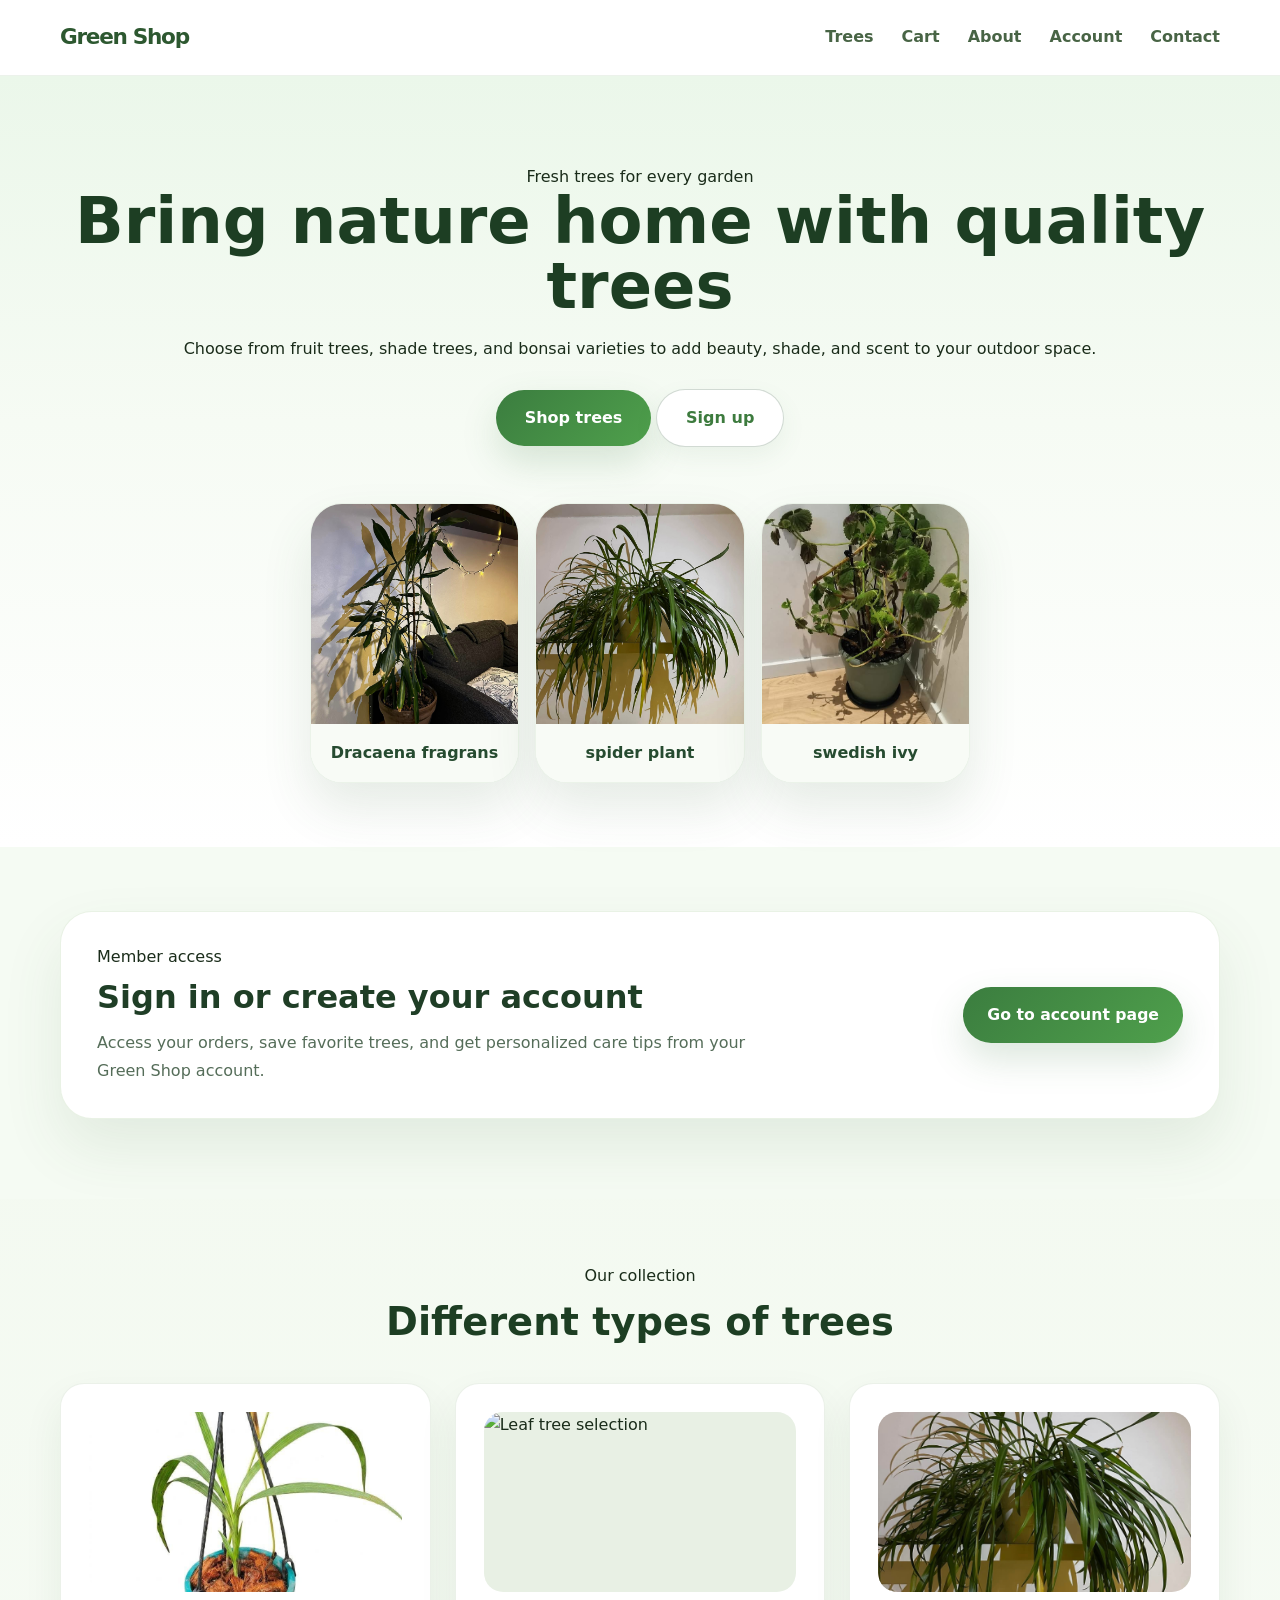
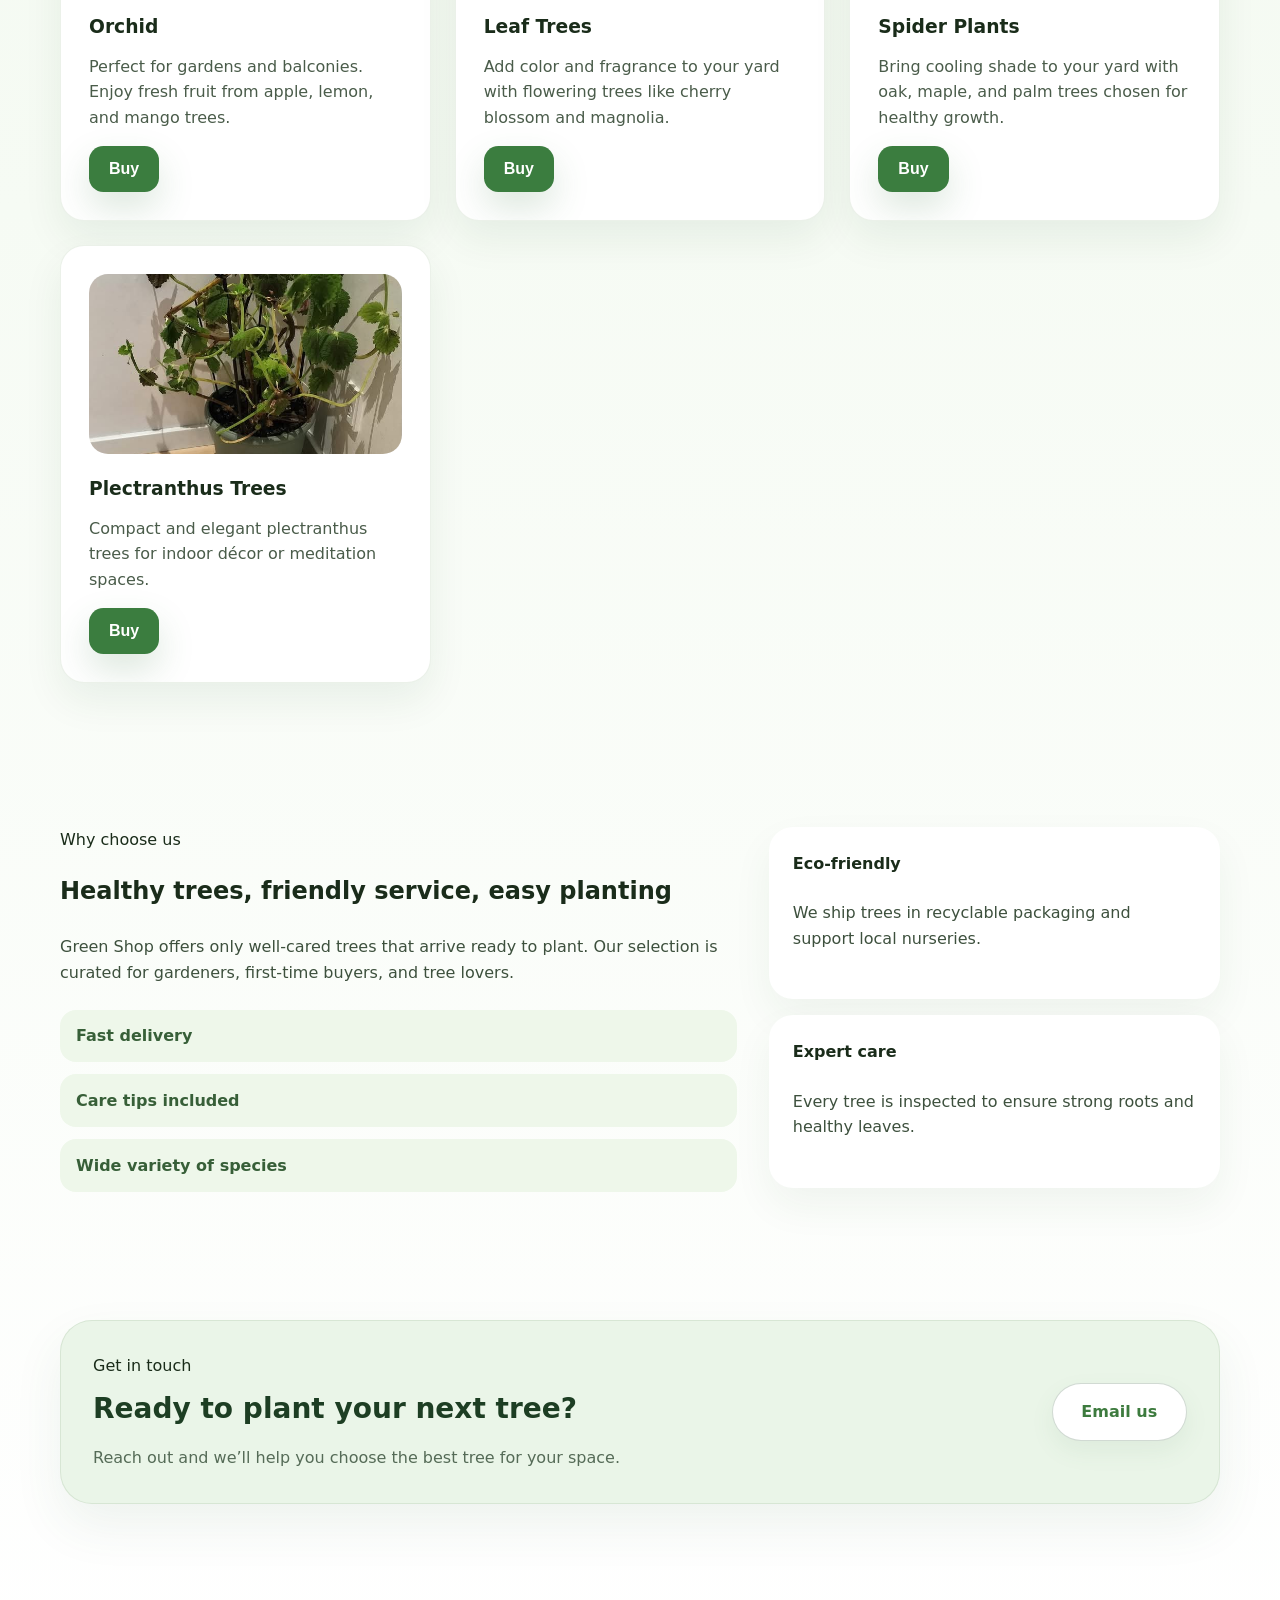
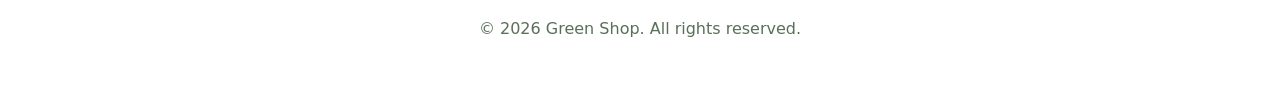
==== commit cb780780: "update design" ====
--- a/index.html
+++ b/index.html
@@ -12,6 +12,7 @@
         <a href="#home" class="logo">Green Shop</a>
         <nav class="nav">
           <a href="tree.html">Trees</a>
+          <a href="cart.html">Cart</a>
           <a href="#about">About</a>
           <a href="account.html">Account</a>
           <a href="#contact">Contact</a>
@@ -36,15 +37,24 @@
           </div>
           <div class="hero-image">
             <div class="tree-card">
-              <img src="WhatsApp Image 2026-06-21 at 19.19.40 (1).jpeg" alt="Green leafy plant" />
+              <img
+                src="WhatsApp Image 2026-06-21 at 19.19.40 (1).jpeg"
+                alt="Green leafy plant"
+              />
               <span>Dracaena fragrans</span>
             </div>
             <div class="tree-card small-card">
-              <img src="WhatsApp Image 2026-06-21 at 19.19.40.jpeg" alt="Potted shade plant" />
+              <img
+                src="WhatsApp Image 2026-06-21 at 19.19.40.jpeg"
+                alt="Potted shade plant"
+              />
               <span>spider plant</span>
             </div>
             <div class="tree-card small-card right-card">
-              <img src="WhatsApp Image 2026-06-21 at 19.19.41.jpeg" alt="Seedling sprout" />
+              <img
+                src="WhatsApp Image 2026-06-21 at 19.19.41.jpeg"
+                alt="Seedling sprout"
+              />
               <span>swedish ivy</span>
             </div>
           </div>
@@ -56,17 +66,15 @@
           <div class="auth-card">
             <div class="auth-intro">
               <span class="eyebrow">Member access</span>
-              <h2>Sign in or sign up on the dedicated account page</h2>
-              <p>
-                Manage orders, save favorites, and get tree care tips by
-                visiting the account page.
-              </p>
-            </div>
-            <a href="account.html" class="button">Go to account page</a>
-            <p class="form-note">
-              Click the button to open the account page and sign in or create an
-              account.
-            </p>
+              <h2>Sign in or create your account</h2>
+              <p>
+                Access your orders, save favorite trees, and get personalized
+                care tips from your Green Shop account.
+              </p>
+            </div>
+            <div class="auth-action">
+              <a href="account.html" class="button">Go to account page</a>
+            </div>
           </div>
         </div>
       </section>
@@ -122,8 +130,8 @@
               />
               <h3>Plectranthus Trees</h3>
               <p>
-                Compact and elegant plectranthus trees for indoor décor or meditation
-                spaces.
+                Compact and elegant plectranthus trees for indoor décor or
+                meditation spaces.
               </p>
             </article>
           </div>
--- a/style.css
+++ b/style.css
@@ -46,8 +46,8 @@
   top: 0;
   z-index: 10;
   backdrop-filter: blur(16px);
-  background: rgba(246, 251, 244, 0.92);
-  border-bottom: 1px solid rgba(40, 71, 40, 0.08);
+  background: rgba(255, 255, 255, 0.98);
+  border-bottom: 1px solid rgba(96, 145, 95, 0.12);
 }
 
 .header-inner {
@@ -55,146 +55,425 @@
   align-items: center;
   justify-content: space-between;
   gap: 1rem;
-  padding: 1rem 0;
+  padding: 1.25rem 0;
 }
 
 .logo {
-  font-weight: 800;
-  letter-spacing: -0.05em;
-  font-size: 1.25rem;
+  font-weight: 900;
+  letter-spacing: -0.06em;
+  font-size: 1.35rem;
+  color: #2d5830;
 }
 
 .nav {
   display: flex;
-  gap: 1.25rem;
-  font-weight: 500;
+  gap: 1.75rem;
+  font-weight: 600;
+  color: #486445;
+}
+
+.nav a {
+  color: #486445;
+  transition: color 0.25s ease;
 }
 
 .nav a:hover {
-  color: #3d7d3d;
+  color: #2f6e34;
 }
 
 .hero {
-  padding: 5rem 0 3rem;
+  padding: 5.5rem 0 4rem;
+  background: linear-gradient(180deg, #ebf7ea 0%, #f6fbf4 45%, #ffffff 100%);
 }
 
 .hero-content {
-  display: grid;
-  grid-template-columns: 1.5fr 1fr;
-  gap: 3rem;
-  align-items: center;
-}
-
-.eyebrow {
-  display: inline-block;
-  margin-bottom: 1rem;
-  font-size: 0.9rem;
-  font-weight: 700;
-  color: #4d7a4d;
-  text-transform: uppercase;
-  letter-spacing: 0.14em;
+  display: flex;
+  flex-direction: column;
+  align-items: center;
+  text-align: center;
+  gap: 1.5rem;
+}
+
+.hero-copy {
+  max-width: 720px;
+  margin: 0 auto;
 }
 
 .hero h1 {
   margin: 0;
-  font-size: clamp(2.5rem, 4vw, 4rem);
-  max-width: 14ch;
-  line-height: 0.95;
-}
-
-.hero p {
-  max-width: 45ch;
-  margin: 1.5rem 0;
-  color: #3c533c;
+  font-size: clamp(2.75rem, 5vw, 4.5rem);
+  line-height: 1.02;
+  color: #1d3e23;
+}
+
+.hero-subtitle {
+  margin: 0;
+  max-width: 34rem;
+  margin-inline: auto;
+  color: #435c44;
+  font-size: 1.05rem;
+  line-height: 1.75;
+}
+
+.hero-actions {
+  margin-top: 1.75rem;
+}
+
+.hero-image {
+  display: grid;
+  grid-template-columns: repeat(3, minmax(0, 1fr));
+  gap: 1rem;
+  max-width: 920px;
+  margin: 2rem auto 0;
+  align-items: start;
+}
+
+.hero .tree-card {
+  border-radius: 2rem;
+  overflow: hidden;
+  background: white;
+  box-shadow: 0 25px 50px rgba(59, 102, 55, 0.12);
+  border: 1px solid rgba(132, 177, 118, 0.16);
+  display: flex;
+  flex-direction: column;
+}
+
+.hero .tree-card img {
+  width: 100%;
+  height: 220px;
+  object-fit: cover;
+  display: block;
+}
+
+.hero .tree-card.small-card img {
+  height: 220px;
+}
+
+.hero .tree-card span {
+  display: block;
+  padding: 1rem 1.25rem;
+  font-weight: 700;
+  color: #264b30;
+  background: #f8fbf6;
+}
+
+.hero .hero-image .tree-card {
+  max-width: 100%;
+}
+
+.hero .hero-image .tree-card.small-card {
+  min-height: 0;
+}
+
+.hero .hero-image .tree-card.right-card {
+  align-self: end;
 }
 
 .button {
   display: inline-flex;
   align-items: center;
   justify-content: center;
-  padding: 0.95rem 1.75rem;
+  padding: 0.95rem 1.8rem;
   border-radius: 999px;
   font-weight: 700;
-  background: #3b7d3f;
+  background: linear-gradient(135deg, #3b7d3f, #4fa04c);
   color: white;
-  box-shadow: 0 18px 40px rgba(59, 125, 63, 0.18);
+  box-shadow: 0 16px 36px rgba(60, 122, 67, 0.18);
+  transition:
+    transform 0.25s ease,
+    box-shadow 0.25s ease,
+    background 0.25s ease;
 }
 
 .button:hover {
-  transform: translateY(-1px);
+  transform: translateY(-2px);
+  box-shadow: 0 20px 44px rgba(60, 122, 67, 0.25);
+  background: linear-gradient(135deg, #3d8d47, #58b258);
 }
 
 .button-secondary {
   background: #ffffff;
-  color: #2c5230;
-  border: 1px solid #d6e8d5;
-}
-
-.hero-image {
-  display: grid;
-  grid-template-columns: 1fr 1fr;
+  color: #3d7b3e;
+  border: 1px solid rgba(71, 109, 79, 0.25);
+  box-shadow: 0 10px 24px rgba(80, 132, 88, 0.08);
+}
+
+.section {
+  padding: 4rem 0 5rem;
+}
+
+.section-header {
+  display: grid;
+  place-items: center;
+  text-align: center;
+  gap: 0.85rem;
+  margin-bottom: 2.5rem;
+}
+
+.section-header h2 {
+  margin: 0;
+  font-size: clamp(2.1rem, 3vw, 3rem);
+  line-height: 1.05;
+  color: #1d3e23;
+}
+
+.section-description {
+  margin: 0;
+  max-width: 42rem;
+  color: #5a6f5d;
+  font-size: 1rem;
+  line-height: 1.75;
+}
+
+.product-grid {
+  display: grid;
+  grid-template-columns: repeat(3, minmax(0, 1fr));
+  gap: 1.75rem;
+}
+
+.product-card {
+  background: white;
+  border-radius: 2rem;
+  overflow: hidden;
+  box-shadow: 0 18px 50px rgba(75, 118, 78, 0.1);
+  transition:
+    transform 0.3s ease,
+    box-shadow 0.3s ease;
+  border: 1px solid rgba(128, 170, 118, 0.16);
+}
+
+.product-card:hover {
+  transform: translateY(-6px);
+  box-shadow: 0 28px 62px rgba(75, 118, 78, 0.16);
+}
+
+.product-link {
+  display: block;
+  overflow: hidden;
+}
+
+.product-image {
+  width: 100%;
+  height: 320px;
+  object-fit: cover;
+  transition: transform 0.5s ease;
+}
+
+.product-card:hover .product-image {
+  transform: scale(1.08);
+}
+
+.product-details {
+  padding: 1.5rem 1.5rem 2rem;
+  display: flex;
+  align-items: center;
+  justify-content: space-between;
   gap: 1rem;
 }
 
-.tree-card {
-  background: linear-gradient(180deg, #ecf7e8 0%, #ffffff 100%);
-  border: 1px solid rgba(86, 133, 85, 0.18);
+.cart-toast {
+  position: fixed;
+  left: 50%;
+  bottom: 1.5rem;
+  transform: translateX(-50%);
+  background: rgba(47, 91, 38, 0.95);
+  color: white;
+  padding: 0.95rem 1.25rem;
+  border-radius: 999px;
+  box-shadow: 0 14px 38px rgba(18, 44, 20, 0.22);
+  opacity: 0;
+  pointer-events: none;
+  transition:
+    opacity 0.25s ease,
+    transform 0.25s ease;
+  z-index: 1000;
+}
+
+.cart-toast.visible {
+  opacity: 1;
+  transform: translateX(-50%) translateY(-10px);
+}
+
+.cart-page {
+  display: grid;
+  grid-template-columns: 1fr 320px;
+  gap: 1.75rem;
+  align-items: start;
+}
+
+.cart-list {
+  display: grid;
+  gap: 1rem;
+}
+
+.cart-item {
+  display: grid;
+  grid-template-columns: 96px 1fr;
+  gap: 1rem;
+  padding: 1rem 1.25rem;
   border-radius: 1.5rem;
-  min-height: 14rem;
-  display: flex;
-  align-items: center;
-  justify-content: center;
-  font-size: 1.1rem;
-  font-weight: 700;
-  color: #2d4f2d;
-  position: relative;
-  overflow: hidden;
-  box-shadow: 0 20px 50px rgba(63, 98, 63, 0.08);
-}
-
-.tree-card img {
+  background: #f7fbf5;
+  border: 1px solid rgba(111, 150, 103, 0.18);
+}
+
+.cart-item-image img {
   width: 100%;
   height: 100%;
   object-fit: cover;
-}
-
-.tree-card span {
-  position: absolute;
-  left: 1rem;
-  bottom: 1rem;
+  border-radius: 1.25rem;
+}
+
+.cart-item-info h3 {
+  margin: 0 0 0.5rem;
+  font-size: 1rem;
+  color: #24602f;
+}
+
+.cart-item-info .price {
+  margin: 0;
+  color: #4a6e4a;
+  font-weight: 700;
+}
+
+.cart-summary {
+  display: flex;
+  justify-content: flex-end;
+}
+
+.summary-card {
+  width: 100%;
+  padding: 1.75rem;
+  border-radius: 1.75rem;
+  background: white;
+  border: 1px solid rgba(118, 156, 112, 0.18);
+  box-shadow: 0 20px 42px rgba(72, 103, 71, 0.08);
+}
+
+.summary-card h3 {
+  margin: 0 0 1rem;
+  color: #234826;
+}
+
+.summary-card p {
+  margin: 0.75rem 0;
+  font-size: 0.98rem;
+  color: #5d745c;
+}
+
+.summary-total {
+  margin: 0.5rem 0 1.5rem;
+  font-size: 2rem;
+  font-weight: 800;
+  color: #1f3e24;
+}
+
+.cart-empty {
+  padding: 2rem 1.25rem;
+  border-radius: 1.5rem;
+  background: #eff7ed;
+  border: 1px solid rgba(98, 146, 97, 0.2);
+  color: #3c593b;
+}
+
+@media (max-width: 960px) {
+  .cart-page {
+    grid-template-columns: 1fr;
+  }
+}
+
+.product-details h3 {
+  margin: 0;
+  font-size: 1.05rem;
+  color: #25422f;
+}
+
+.price {
+  margin: 0;
+  font-size: 1rem;
+  font-weight: 700;
+  color: #3f6d3f;
+}
+
+.contact-card {
+  display: grid;
+  grid-template-columns: 1fr auto;
+  align-items: center;
+  gap: 1.5rem;
+  padding: 2rem;
   background: rgba(255, 255, 255, 0.9);
-  color: #21401f;
-  padding: 0.6rem 1rem;
-  border-radius: 999px;
-  font-size: 0.95rem;
-}
-
-.small-card {
-  min-height: 10rem;
-}
-
-.right-card {
-  align-self: end;
-}
-
-.section {
-  padding: 4rem 0;
-}
-
-.section-header h2 {
+  border-radius: 1.5rem;
+  border: 1px solid rgba(112, 148, 104, 0.16);
+  box-shadow: 0 18px 40px rgba(69, 104, 71, 0.08);
+}
+
+.contact-card h2 {
   margin: 0.5rem 0 0;
-  font-size: clamp(2rem, 3vw, 2.75rem);
+  font-size: clamp(1.75rem, 2vw, 2.25rem);
+  color: #1d3e23;
+}
+
+.contact-card p {
+  margin: 0.85rem 0 0;
+  color: #556b57;
+}
+
+@media (max-width: 960px) {
+  .product-grid {
+    grid-template-columns: repeat(2, minmax(0, 1fr));
+  }
+
+  .hero {
+    padding: 4.5rem 0 3rem;
+  }
+}
+
+@media (max-width: 680px) {
+  .header-inner {
+    flex-direction: column;
+    align-items: flex-start;
+  }
+
+  .nav {
+    flex-wrap: wrap;
+    gap: 0.9rem;
+  }
+
+  .hero {
+    padding: 4rem 0 2.5rem;
+  }
+
+  .hero h1 {
+    font-size: clamp(2.25rem, 8vw, 3.25rem);
+  }
+
+  .product-grid {
+    grid-template-columns: 1fr;
+  }
+
+  .product-details {
+    flex-direction: column;
+    align-items: flex-start;
+  }
+
+  .contact-card {
+    grid-template-columns: 1fr;
+  }
+}
+
+.auth.section {
+  background: #f5fbf3;
 }
 
 .auth-card {
   display: grid;
-  grid-template-columns: 1fr 420px;
-  gap: 1.5rem;
-  padding: 0;
-  border-radius: 1.25rem;
-  overflow: hidden;
-  background: transparent;
-  box-shadow: 0 28px 70px rgba(15, 50, 15, 0.06);
+  grid-template-columns: 1fr auto;
+  gap: 2rem;
+  align-items: center;
+  padding: 2rem 2.25rem;
+  border-radius: 2rem;
+  background: white;
+  box-shadow: 0 28px 60px rgba(54, 98, 60, 0.1);
+  border: 1px solid rgba(145, 190, 127, 0.2);
 }
 
 .auth-card.split .auth-side {
@@ -232,9 +511,56 @@
   background: #ffffff;
 }
 
+.auth-intro h2 {
+  margin: 0.65rem 0 0.85rem;
+  font-size: clamp(1.9rem, 2.5vw, 2.75rem);
+  line-height: 1.1;
+  color: #1f3e26;
+}
+
+.auth-intro p {
+  margin: 0;
+  max-width: 42rem;
+  color: #556d59;
+  font-size: 1rem;
+  line-height: 1.8;
+}
+
+.auth-action {
+  display: flex;
+  align-items: center;
+}
+
+.auth-card .button {
+  padding: 0.95rem 1.5rem;
+  min-width: 210px;
+  font-size: 0.98rem;
+}
+
+.auth-card .button:hover {
+  transform: translateY(-1px);
+}
+
 .form-wrapper {
   width: 100%;
   max-width: 360px;
+}
+
+.auth-card {
+  background: white;
+}
+
+.auth-card.split .auth-side {
+  padding: 2.5rem;
+}
+
+.auth-form {
+  display: grid;
+  gap: 1rem;
+}
+
+.auth-form.sign-up {
+  margin-top: 2rem;
 }
 
 .social-row {
@@ -367,7 +693,6 @@
 }
 
 .product-card .button {
-  width: 100%;
   justify-content: center;
   margin-top: 1rem;
 }
@@ -376,7 +701,10 @@
   background: #3b7d3f;
   color: white;
   border: none;
-  padding: 0.95rem 1rem;
+  padding: 0.85rem 1.25rem;
+  border-radius: 0.9rem;
+  font-size: 1rem;
+  width: auto;
 }
 
 .button-buy:hover {
@@ -544,10 +872,29 @@
 
   .hero-image {
     grid-template-columns: 1fr 1fr;
+    margin-top: 1.5rem;
+  }
+
+  .hero .tree-card img {
+    height: 220px;
   }
 
   .grid {
     grid-template-columns: 1fr;
+  }
+}
+
+@media (max-width: 700px) {
+  .hero-image {
+    grid-template-columns: 1fr;
+  }
+
+  .hero {
+    padding: 3rem 0 2rem;
+  }
+
+  .hero .tree-card img {
+    height: 200px;
   }
 }
 
@@ -578,6 +925,14 @@
   .hero-image {
     grid-template-columns: 1fr;
   }
+  .auth-card {
+    grid-template-columns: 1fr;
+    padding: 1.75rem 1.25rem;
+  }
+
+  .auth-action {
+    justify-content: flex-start;
+  }
 }
 
 /* Auth-specific responsive tweaks */
